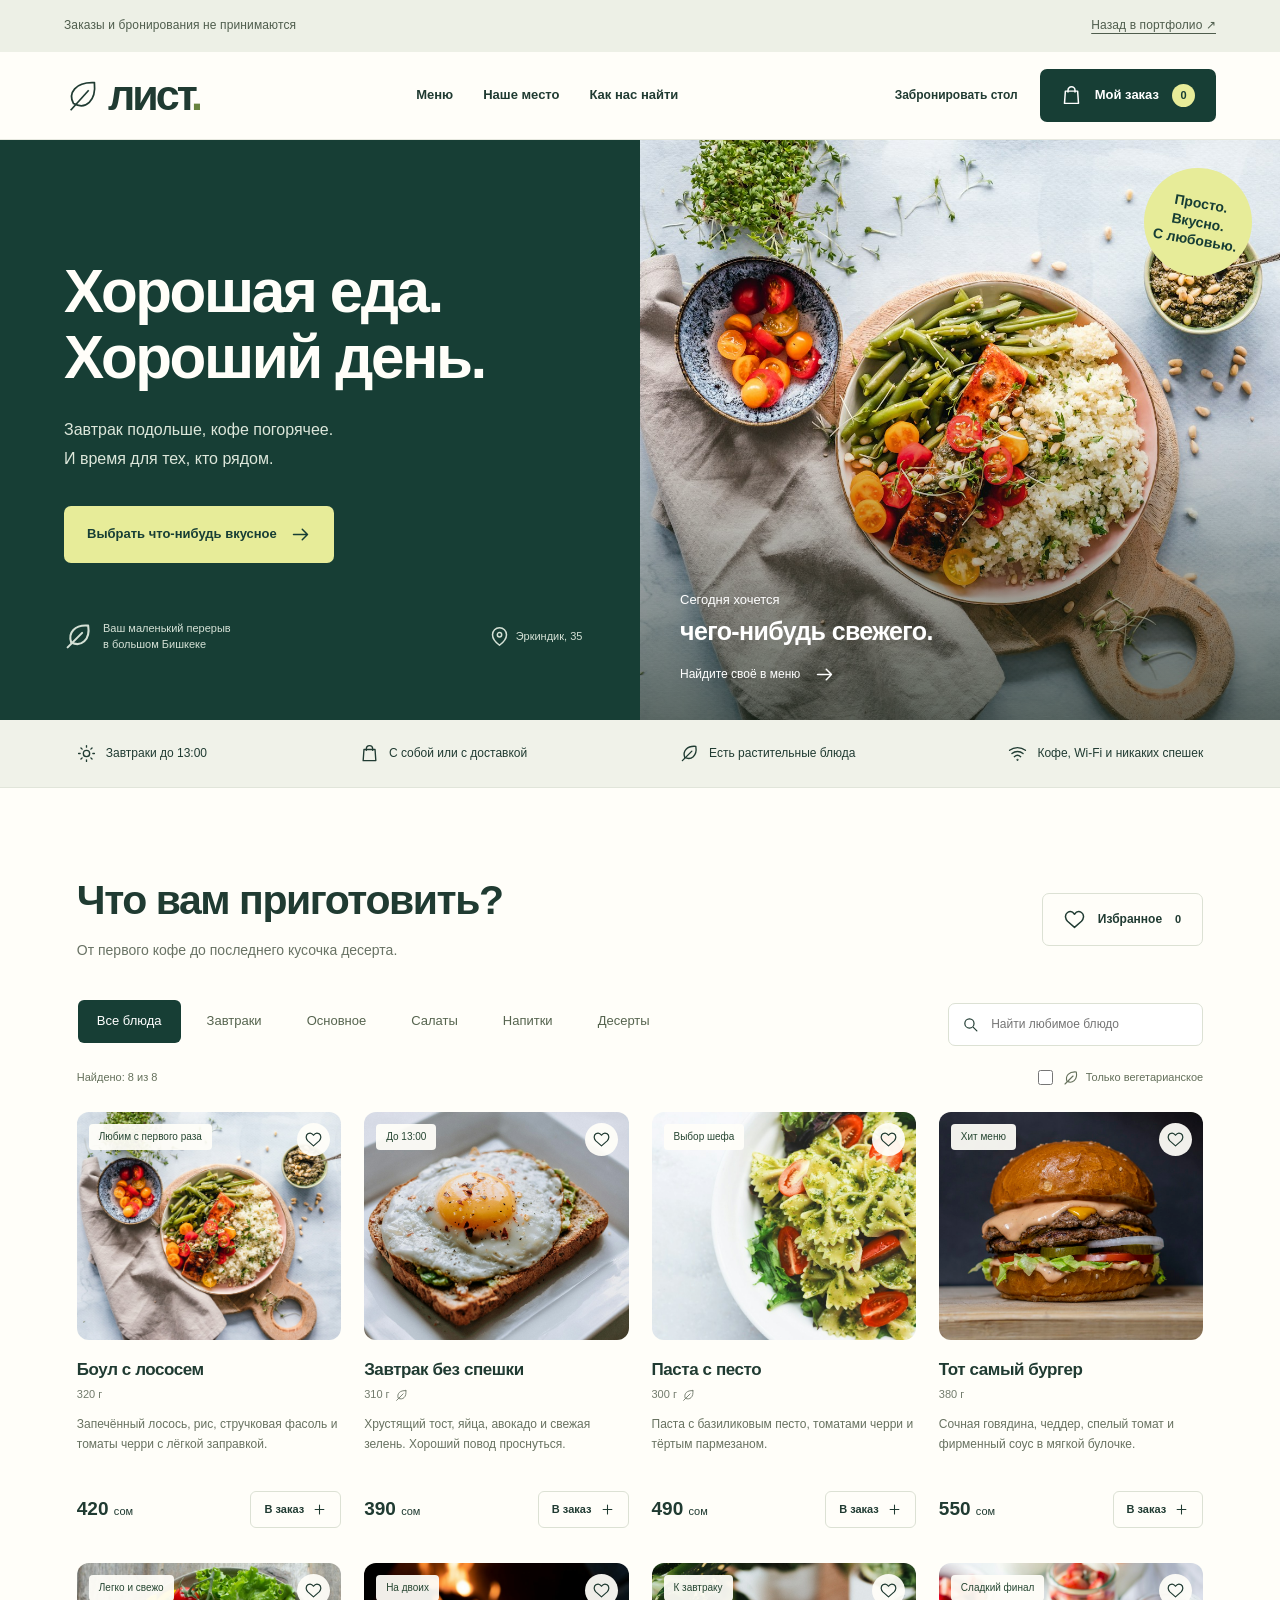
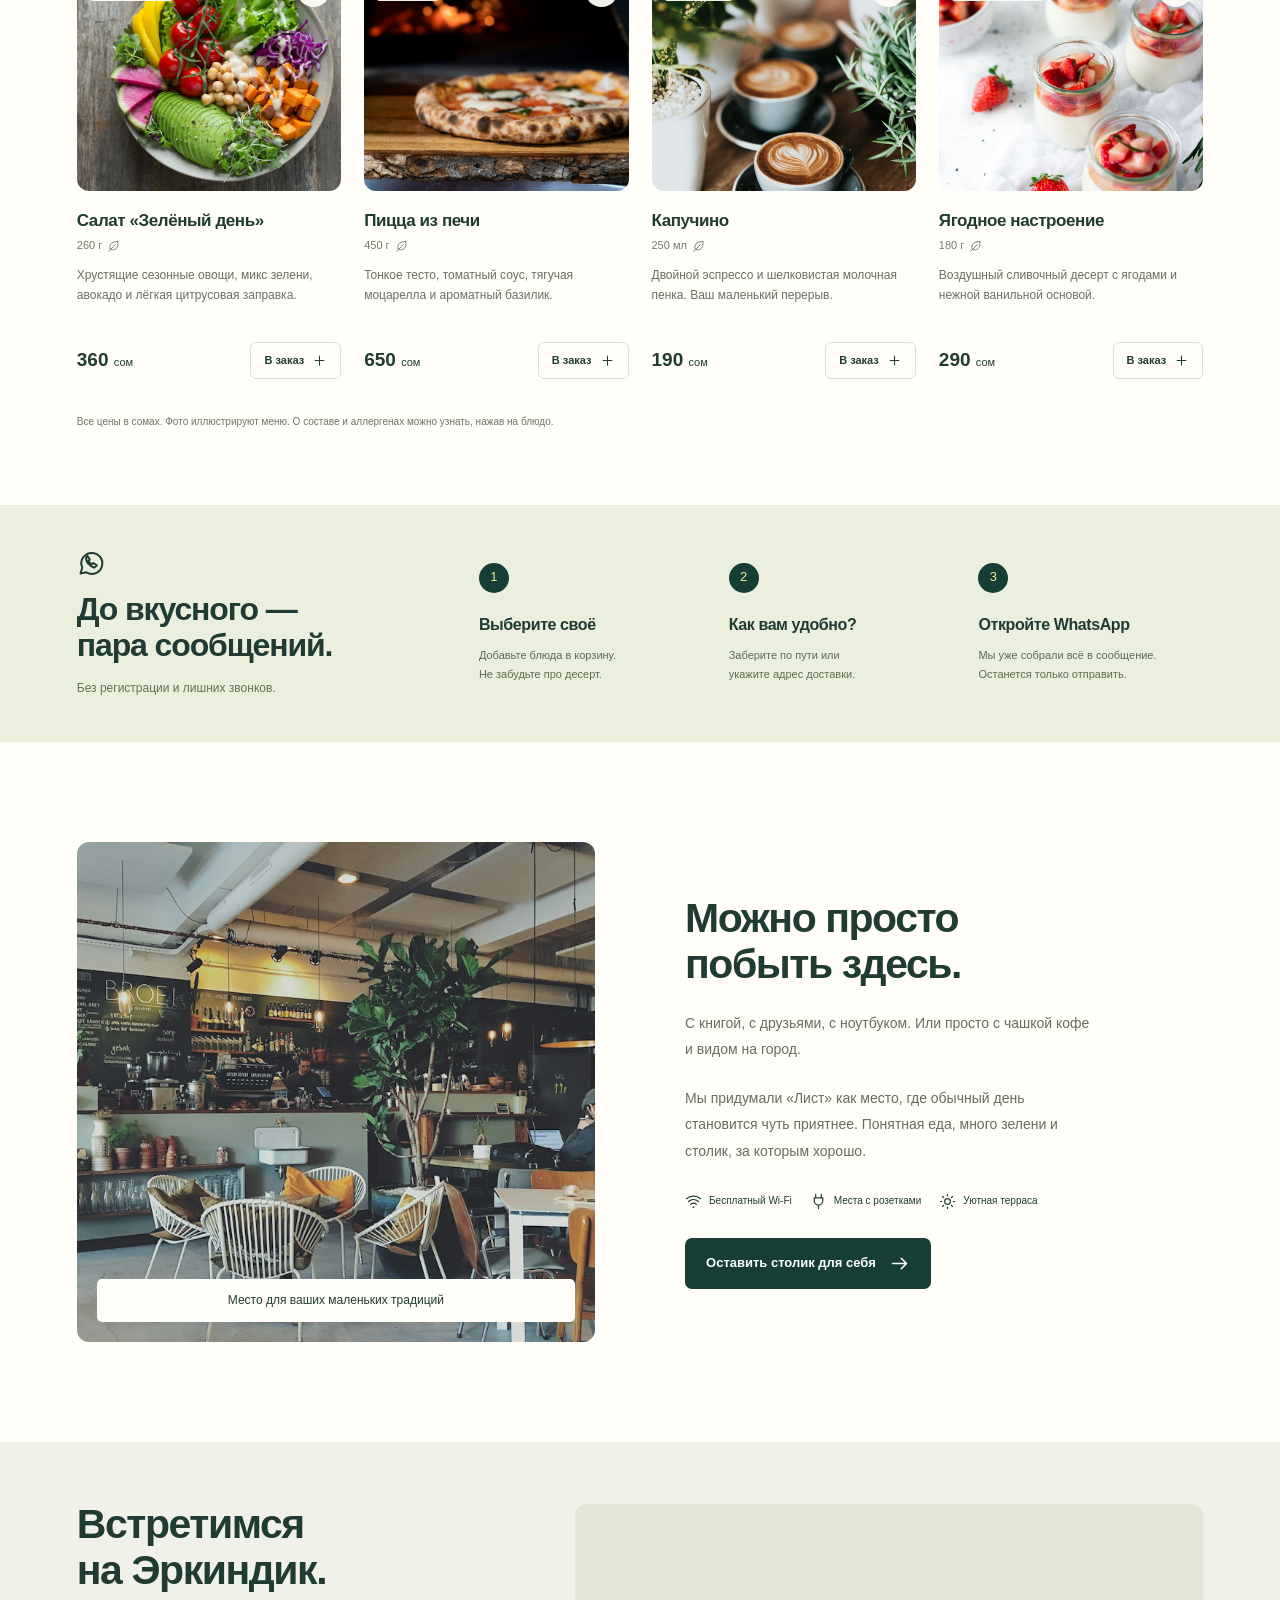
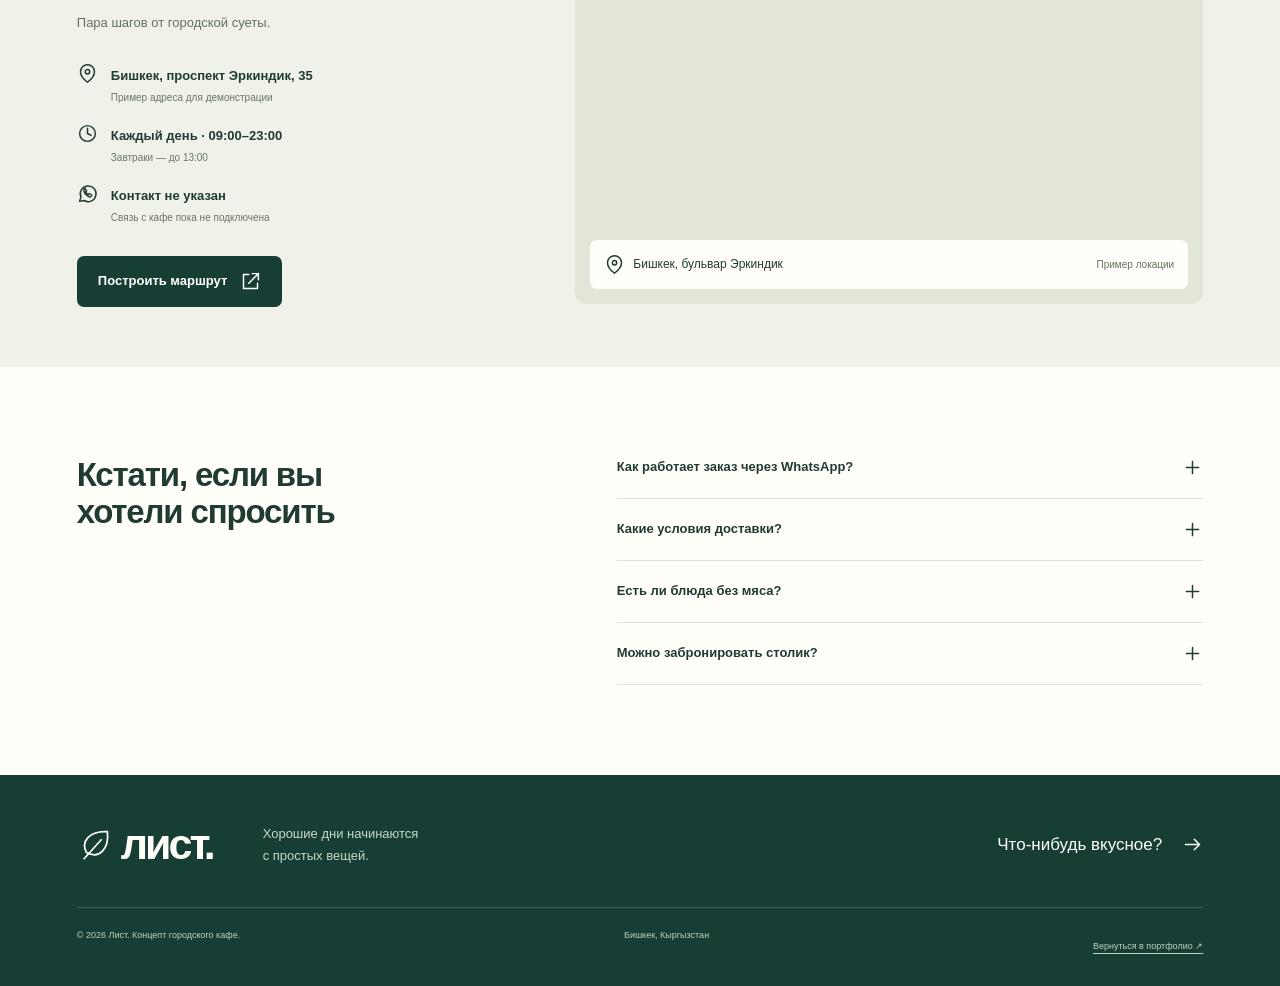
==== cafe/index.html @ a567394d "Добавить самостоятельный сайт кафе Лист" ====
<!doctype html>
<html lang="ru">
<head>
  <meta charset="utf-8"><meta name="viewport" content="width=device-width, initial-scale=1">
  <meta name="theme-color" content="#173e35">
  <meta name="description" content="Лист — концепт городского кафе в Бишкеке. Завтраки, любимые блюда, кофе и заказ через WhatsApp.">
  <title>Лист — городское кафе, Бишкек</title>
  <link rel="icon" href="assets/favicon.svg" type="image/svg+xml">
  <link rel="stylesheet" href="styles.css">
  <script src="config.js" defer></script><script src="app.js" defer></script>
</head>
<body>
  <a class="skip" href="#menu">Перейти к меню</a>
  <div class="demo-strip"><span>Заказы и бронирования не принимаются</span><a class="portfolio-return" href="../index.html#work">Назад в портфолио ↗</a></div>
  <header class="header">
    <a class="brand" href="#home" aria-label="Лист, на главную"><svg viewBox="0 0 40 40" aria-hidden="true"><path d="M32 6C12 5 4 17 10 28c13 7 24-3 22-22Z"/><path d="M7 35 26 14"/></svg><span>лист<span class="brand-dot">.</span></span></a>
    <nav class="desktop-nav" aria-label="Основная навигация"><a href="#menu">Меню</a><a href="#about">Наше место</a><a href="#visit">Как нас найти</a></nav>
    <div class="header-actions"><button class="text-button reserve-trigger">Забронировать стол</button><button class="cart-trigger dark-button"><span data-icon="bag"></span><span class="cart-label">Мой заказ</span><span class="cart-count">0</span></button><button class="mobile-nav-toggle icon-button" aria-label="Открыть меню" aria-expanded="false"><span data-icon="menu"></span></button></div>
  </header>
  <nav class="mobile-nav" aria-label="Навигация на телефоне" hidden><a href="#menu">Меню</a><a href="#about">Наше место</a><a href="#visit">Как нас найти</a><button class="reserve-trigger">Забронировать стол</button></nav>
  <main>
    <section class="hero" id="home">
      <div class="hero-copy"><h1>Хорошая еда.<br>Хороший день.</h1><p>Завтрак подольше, кофе погорячее.<br>И время для тех, кто рядом.</p><a class="yellow-button" href="#menu">Выбрать что-нибудь вкусное <span data-icon="arrow"></span></a><div class="hero-bottom"><span class="tiny-leaf" data-icon="leaf"></span><span>Ваш маленький перерыв<br>в большом Бишкеке</span><a href="#visit" aria-label="Перейти к расположению кафе"><span data-icon="pin"></span> Эркиндик, 35</a></div></div>
      <div class="hero-image"><img src="assets/hero.jpg" alt="Боул с запечённым лососем, рисом и свежими овощами" fetchpriority="high"><div class="image-note"><span>Сегодня хочется</span><strong>чего-нибудь свежего.</strong><a href="#menu">Найдите своё в меню <span data-icon="arrow"></span></a></div><div class="round-note">Просто.<br>Вкусно.<br>С любовью.</div></div>
    </section>
    <div class="service-bar"><span><span data-icon="sun"></span>Завтраки до 13:00</span><span><span data-icon="bag"></span>С собой или с доставкой</span><span><span data-icon="leaf"></span>Есть растительные блюда</span><span><span data-icon="wifi"></span>Кофе, Wi-Fi и никаких спешек</span></div>
    <section class="menu-section section-wrap" id="menu">
      <div class="section-heading"><div><h2>Что вам приготовить?</h2><p>От первого кофе до последнего кусочка десерта.</p></div><button class="favorite-toggle subtle-button" aria-pressed="false"><span data-icon="heart"></span>Избранное <span id="favorite-count">0</span></button></div>
      <div class="menu-tools"><div class="categories" role="group" aria-label="Категории меню"></div><label class="search"><span data-icon="search"></span><input id="search" type="search" placeholder="Найти любимое блюдо" aria-label="Поиск по названию и составу"></label></div>
      <div class="menu-meta"><span id="results-count" aria-live="polite"></span><label class="veg-filter"><input type="checkbox" id="veg-only"><span data-icon="leaf"></span>Только вегетарианское</label></div>
      <div class="dish-grid" id="dish-grid"></div><div class="empty-menu" hidden><span data-icon="search"></span><h3>Пока ничего не нашлось</h3><p>Попробуйте другое название или сбросьте фильтры.</p><button class="dark-button" id="reset-filters">Показать всё меню</button></div>
      <p class="menu-footnote">Все цены в сомах. Фото иллюстрируют меню. О составе и аллергенах можно узнать, нажав на блюдо.</p>
    </section>
    <section class="order-band section-wrap"><div class="order-intro"><span data-icon="whatsapp"></span><h2>До вкусного —<br>пара сообщений.</h2><p>Без регистрации и лишних звонков.</p></div><ol class="order-steps"><li><span>1</span><div><h3>Выберите своё</h3><p>Добавьте блюда в корзину.<br>Не забудьте про десерт.</p></div></li><li><span>2</span><div><h3>Как вам удобно?</h3><p>Заберите по пути или<br>укажите адрес доставки.</p></div></li><li><span>3</span><div><h3>Откройте WhatsApp</h3><p>Мы уже собрали всё в сообщение.<br>Останется только отправить.</p></div></li></ol></section>
    <section class="about section-wrap" id="about"><div class="about-photo"><img src="assets/interior.jpg" alt="Уютное кафе с тёплым светом, растениями и деревянными столами" loading="lazy"><span class="photo-caption">Место для ваших маленьких традиций</span></div><div class="about-copy"><h2>Можно просто<br>побыть здесь.</h2><p>С книгой, с друзьями, с ноутбуком. Или просто с чашкой кофе и видом на город.</p><p>Мы придумали «Лист» как место, где обычный день становится чуть приятнее. Понятная еда, много зелени и столик, за которым хорошо.</p><div class="amenities"><span><span data-icon="wifi"></span>Бесплатный Wi-Fi</span><span><span data-icon="plug"></span>Места с розетками</span><span><span data-icon="sun"></span>Уютная терраса</span></div><button class="dark-button reserve-trigger">Оставить столик для себя <span data-icon="arrow"></span></button></div></section>
    <section class="visit section-wrap" id="visit"><div class="visit-copy"><h2>Встретимся<br>на Эркиндик.</h2><p>Пара шагов от городской суеты.</p><address><span data-icon="pin"></span><div><strong id="cafe-address"></strong><small>Пример адреса для демонстрации</small></div></address><div class="contact-row"><span data-icon="clock"></span><div><strong id="cafe-hours"></strong><small>Завтраки — до 13:00</small></div></div><div class="contact-row"><span data-icon="whatsapp"></span><div><strong id="cafe-phone"></strong><small>Связь с кафе пока не подключена</small></div></div><a id="route-link" class="dark-button" target="_blank" rel="noopener noreferrer">Построить маршрут <span data-icon="external"></span></a></div><div class="map-container"><iframe id="cafe-map" title="Карта: бульвар Эркиндик, Бишкек — пример расположения" loading="lazy" referrerpolicy="no-referrer-when-downgrade"></iframe><div class="map-caption"><span data-icon="pin"></span>Бишкек, бульвар Эркиндик <span>Пример локации</span></div></div></section>
    <section class="faq section-wrap"><h2>Кстати, если вы хотели спросить</h2><div class="faq-list"><details><summary>Как работает заказ через WhatsApp?<span data-icon="plus"></span></summary><p>Выберите блюда, откройте корзину и укажите способ получения. Сайт составит сообщение с блюдами, количеством, стоимостью и вашим комментарием. В этой демонстрации можно посмотреть и скопировать заказ или открыть WhatsApp без заранее выбранного получателя.</p></details><details><summary>Какие условия доставки?<span data-icon="plus"></span></summary><p>В примере доставка стоит 150 сом, а при заказе от 1 800 сом — бесплатно. Самовывоз бесплатный. Это демонстрационные условия: реальные сроки и зону доставки подтверждает кафе.</p></details><details><summary>Есть ли блюда без мяса?<span data-icon="plus"></span></summary><p>Да! Включите фильтр «Только вегетарианское» над меню. Нажмите на блюдо, чтобы посмотреть состав и аллергены. Вегетарианские блюда могут содержать яйца и молочные продукты.</p></details><details><summary>Можно забронировать столик?<span data-icon="plus"></span></summary><p>Нажмите «Забронировать стол», выберите дату, время и количество гостей. Сайт подготовит заявку. В демонстрационной версии фактическая бронь не создаётся.</p></details></div></section>
  </main>
  <footer class="footer"><div class="footer-top"><a class="brand" href="#home"><svg viewBox="0 0 40 40" aria-hidden="true"><path d="M32 6C12 5 4 17 10 28c13 7 24-3 22-22Z"/><path d="M7 35 26 14"/></svg><span>лист.</span></a><p>Хорошие дни начинаются<br>с простых вещей.</p><a href="#menu">Что-нибудь вкусное? <span data-icon="arrow"></span></a></div><div class="footer-bottom"><span>© <span id="year"></span> Лист. Концепт городского кафе.</span><span>Бишкек, Кыргызстан</span><a class="portfolio-return" href="../index.html#work">Вернуться в портфолио ↗</a></div></footer>
  <button class="floating-cart cart-trigger" hidden><span data-icon="bag"></span><span>Ваш заказ · <b id="floating-count">0</b></span><strong id="floating-total"></strong><span data-icon="arrow"></span></button>
  <dialog id="cart-dialog" class="cart-dialog"><div class="dialog-heading"><div><h2>Ваш маленький<br>вкусный план</h2><p id="cart-subtitle"></p></div><button class="icon-button close-dialog" aria-label="Закрыть корзину"><span data-icon="close"></span></button></div><div id="cart-content"></div></dialog>
  <dialog id="dish-dialog" class="dish-dialog"><button class="icon-button close-dialog image-close" aria-label="Закрыть описание блюда"><span data-icon="close"></span></button><div id="dish-detail"></div></dialog>
  <dialog id="reserve-dialog" class="form-dialog"><div class="dialog-heading"><h2>Столик для вас</h2><button class="icon-button close-dialog" aria-label="Закрыть бронирование"><span data-icon="close"></span></button></div><p>Выберите время, а мы подготовим заявку.</p><form id="reserve-form"><label>Как вас зовут<input name="name" required maxlength="70" autocomplete="given-name" placeholder="Ваше имя"></label><div class="field-row"><label>Дата<input name="date" type="date" required></label><label>Время<select name="time" required></select></label></div><label>Количество гостей<select name="guests"><option>1 гость</option><option selected>2 гостя</option><option>3 гостя</option><option>4 гостя</option><option>5 гостей</option><option>6 гостей</option><option>Больше 6 гостей</option></select></label><label>Пожелания<textarea name="comment" rows="2" maxlength="500" placeholder="Например, столик у окна"></textarea></label><button class="dark-button full-width" type="submit">Подготовить заявку <span data-icon="arrow"></span></button><small>Демонстрация: фактическая бронь не создаётся.</small></form></dialog>
  <dialog id="message-dialog" class="form-dialog"><div class="dialog-heading"><h2>Всё собрано!</h2><button class="icon-button close-dialog" aria-label="Закрыть сообщение"><span data-icon="close"></span></button></div><p>Так будет выглядеть ваше сообщение в WhatsApp.</p><pre id="message-preview"></pre><div class="preview-actions"><button class="subtle-button" id="copy-message"><span data-icon="copy"></span>Скопировать</button><a class="dark-button" id="whatsapp-link" target="_blank" rel="noopener noreferrer"><span data-icon="whatsapp"></span>Открыть WhatsApp</a></div><p class="demo-explanation">Это демонстрация. Получателя вы выбираете сами. Никакой заказ или бронь автоматически не отправляется.</p></dialog>
  <div class="toast" role="status" aria-live="polite" hidden></div>
  <noscript><div class="noscript">Чтобы пользоваться меню и корзиной, включите JavaScript в браузере.</div></noscript>
</body>
</html>
---- cafe/styles.css ----
@font-face{font-family:Manrope;src:url('assets/manrope-regular.ttf') format('truetype');font-weight:200 500;font-display:swap}@font-face{font-family:Manrope;src:url('assets/manrope-bold.ttf') format('truetype');font-weight:550 800;font-display:swap}*{box-sizing:border-box}html{scroll-behavior:smooth;scroll-padding-top:105px}body{margin:0;background:#fffef9;color:#203b32;font-family:Manrope,'Segoe UI',sans-serif;font-size:15px;line-height:1.6}body:has(dialog[open]){overflow:hidden}button,input,select,textarea{font:inherit}button,a,input,summary{-webkit-tap-highlight-color:transparent}button,a{touch-action:manipulation}a{color:inherit;text-decoration:none}button{cursor:pointer}button:disabled{opacity:.5;cursor:not-allowed}button{color:inherit}button,a,input,textarea,select,summary{outline-offset:5px}a:focus-visible,button:focus-visible,summary:focus-visible{outline:3px solid #799b35}input:focus-visible,textarea:focus-visible,select:focus-visible{outline:2px solid #47775a}::selection{background:#e7ec99;color:#173e35}input,textarea{caret-color:#173e35}::-webkit-scrollbar{width:8px;height:5px}::-webkit-scrollbar-thumb{background:#b5bdb3;border-radius:8px}::-webkit-scrollbar-track{background:#edf0e8}h1,h2,h3,p{margin:0}h1,h2,h3{line-height:1.12;letter-spacing:-.035em;text-wrap:balance}h2{font-size:clamp(32px,3.2vw,48px);font-weight:650}h3{font-size:19px;letter-spacing:-.025em}svg.icon{width:21px;height:21px;stroke:currentColor;stroke-width:1.7;fill:none;stroke-linecap:round;stroke-linejoin:round;vertical-align:middle;flex:none}[data-icon]{display:inline-flex;align-items:center;flex-shrink:0}[hidden]{display:none!important}.skip{position:fixed;top:-70px;left:10px;z-index:100;background:white;padding:15px}.skip:focus{top:10px}.demo-strip{background:#edf0e6;color:#4f5d4d;text-align:center;font-size:11px;padding:7px 15px;letter-spacing:.01em}.header{height:88px;display:flex;align-items:center;justify-content:space-between;gap:25px;padding:0 5%;background:#fffef9;position:sticky;top:0;z-index:20;border-bottom:1px solid #e6e8df}.brand{display:flex;gap:6px;align-items:center}.brand>svg{height:38px;width:38px;stroke:currentColor;stroke-width:1.8;fill:none}.brand>span{font-size:43px;letter-spacing:-.07em;line-height:1;font-weight:750}.brand-dot{color:#68833e}.desktop-nav,.header-actions{display:flex;align-items:center;gap:30px}.desktop-nav a{font-size:13px;font-weight:600}.desktop-nav a:hover{color:#67803b}.header-actions{gap:22px}.dark-button,.yellow-button,.subtle-button{border:0;display:inline-flex;gap:13px;align-items:center;justify-content:center;font-weight:650;font-size:13px;line-height:1.4;padding:15px 21px;border-radius:7px;transition:background .2s}.dark-button{background:#173e35;color:white}.dark-button:hover{background:#2b5648}.yellow-button{background:#e7ec99;color:#173e35;padding:18px 23px}.yellow-button:hover{background:#f1f5b5}.subtle-button{background:#edf0e6}.subtle-button:hover{background:#e1e7d7}.cart-count{background:#e7ec99;color:#173e35;border-radius:50%;width:23px;height:23px;display:grid;place-items:center;font-size:11px}.text-button{background:none;border:0;padding:9px 0;font-weight:600;font-size:12px}.text-button:hover{text-decoration:underline;text-underline-offset:5px}.icon-button{display:inline-flex;align-items:center;justify-content:center;width:40px;height:40px;border:0;border-radius:50%;background:#f1f3eb;flex:none}.icon-button:hover{background:#dfe7d6}.mobile-nav-toggle{display:none}.hero{display:grid;grid-template-columns:1fr 1fr;min-height:580px}.hero-copy{background:#173e35;color:#fffef9;padding:80px 9% 28px 10%;display:flex;align-items:flex-start;flex-direction:column;justify-content:center}.hero h1{font-size:clamp(44px,4.7vw,74px);font-weight:550;line-height:1.09;letter-spacing:-.04em}.hero-copy>p{color:#dde7db;margin:26px 0 32px;font-size:16px;line-height:1.8}.hero-bottom{display:flex;align-items:center;gap:10px;width:100%;margin-top:57px;font-size:11px;line-height:1.5;color:#d5e1d6}.hero-bottom .tiny-leaf svg{width:29px;height:29px}.hero-bottom>a{display:flex;gap:6px;align-items:center;margin-left:auto}.hero-image{position:relative;min-width:0;overflow:hidden}.hero-image>img{width:100%;height:100%;object-fit:cover;position:absolute;inset:0}.hero-image:after{content:'';position:absolute;inset:45% 0 0;background:linear-gradient(transparent,rgba(12,28,17,.62));pointer-events:none}.image-note{position:absolute;bottom:35px;left:40px;color:white;z-index:1}.image-note>span{font-size:13px}.image-note strong{display:block;font-size:25px;letter-spacing:-.025em;font-weight:600}.image-note a{display:flex;align-items:center;gap:14px;font-size:12px;margin-top:13px}.round-note{position:absolute;top:28px;right:28px;background:#e7ec99;color:#173e35;width:108px;height:108px;border-radius:50%;display:flex;align-items:center;justify-content:center;flex-direction:column;text-align:center;font-size:14px;font-weight:650;line-height:1.35;transform:rotate(10deg)}.service-bar{display:flex;align-items:center;justify-content:space-between;gap:20px;padding:24px 6%;background:#f0f2e9;border-bottom:1px solid #e1e5da}.service-bar>span{display:flex;align-items:center;gap:10px;font-size:12px}.service-bar svg{width:19px;height:19px}.section-wrap{padding-left:6%;padding-right:6%;max-width:1640px;margin-left:auto;margin-right:auto}.menu-section{padding-top:90px;padding-bottom:75px}.section-heading{display:flex;justify-content:space-between;align-items:center;gap:20px}.section-heading p{margin-top:15px;color:#697365;font-size:14px}.favorite-toggle{background:transparent;border:1px solid #dce1d4;white-space:nowrap;font-size:12px}.favorite-toggle[aria-pressed=true]{background:#e7ec99;border-color:#e7ec99}.favorite-toggle #favorite-count{font-size:11px}.menu-tools{display:flex;gap:22px;align-items:center;justify-content:space-between;margin-top:36px}.categories{display:flex;gap:7px;overflow-x:auto;padding:3px 1px 8px}.category{white-space:nowrap;padding:10px 18px;border:1px solid transparent;background:transparent;font-size:13px;border-radius:6px;color:#56644f}.category:hover{background:#edf0e6}.category.active{background:#173e35;color:white}.search{display:flex;align-items:center;gap:10px;background:white;border:1px solid #dce1d4;border-radius:7px;padding:9px 13px;min-width:255px}.search input{border:0;background:transparent;width:100%;min-width:0;font-size:12px;padding:3px;color:#203b32}.search input:focus{outline:0}.search:focus-within{outline:2px solid #47775a;outline-offset:3px}.search svg{width:17px}.menu-meta{display:flex;justify-content:space-between;align-items:center;margin:16px 0 24px;font-size:11px;color:#64705b}.veg-filter{display:flex;align-items:center;gap:7px;cursor:pointer}.veg-filter svg{width:16px;height:16px}.veg-filter input{accent-color:#173e35;width:15px;height:15px}.dish-grid{display:grid;grid-template-columns:repeat(4,minmax(0,1fr));gap:35px 23px}.dish-card{min-width:0}.dish-image{position:relative;aspect-ratio:1.16;background:#edf0e6;border-radius:12px;overflow:hidden}.dish-photo{display:block;border:0;background:transparent;padding:0;width:100%;height:100%}.dish-photo img{width:100%;height:100%;object-fit:cover;transition:transform .35s}.dish-photo:hover img{transform:scale(1.045)}.dish-badge{position:absolute;left:12px;top:12px;background:#fffef9eF;color:#264632;font-size:10px;padding:5px 10px;border-radius:4px;pointer-events:none}.favorite-button{position:absolute;right:11px;top:11px;background:#fffef9ef;width:33px;height:33px}.favorite-button svg{width:17px;height:17px}.favorite-button[aria-pressed=true] svg{fill:#173e35}.dish-info{padding:18px 0 0}.dish-title{background:none;padding:0;border:0;text-align:left;font-size:17px;line-height:1.4;font-weight:650;letter-spacing:-.025em}.dish-title:hover{text-decoration:underline;text-underline-offset:4px}.dish-weight{font-size:11px;color:#727b6c;margin-top:4px;display:flex;align-items:center;gap:5px}.dish-weight svg{width:13px;height:13px}.dish-description{font-size:12px;line-height:1.7;color:#687261;margin-top:10px;min-height:61px}.dish-bottom{display:flex;justify-content:space-between;align-items:center;gap:8px;margin-top:16px}.dish-price{font-size:19px;font-weight:700;font-variant-numeric:tabular-nums}.dish-price small{font-size:11px;font-weight:500}.add-button{display:flex;align-items:center;gap:8px;padding:9px 13px;border:1px solid #dce1d4;border-radius:6px;font-size:11px;font-weight:650;background:transparent}.add-button:hover{background:#e7ec99;border-color:#e7ec99}.add-button svg{width:15px;height:15px}.qty-control{display:flex;align-items:center;gap:6px}.qty-control button{width:30px;height:32px;border:0;border-radius:5px;background:#edf0e6;display:grid;place-items:center}.qty-control button:hover{background:#e7ec99}.qty-control svg{width:15px;height:15px}.qty-control span{min-width:22px;text-align:center;font-size:13px;font-variant-numeric:tabular-nums}.menu-footnote{font-size:10px;color:#6d7766;margin-top:35px}.empty-menu{text-align:center;padding:60px 15px}.empty-menu>span svg{width:42px;height:42px;margin-bottom:20px}.empty-menu p{font-size:14px;margin:16px 0 23px}.order-band{background:#eaf0dd;display:grid;grid-template-columns:1fr 2fr;gap:40px;padding-top:44px;padding-bottom:44px}.order-intro>span svg{width:28px;height:28px;margin-bottom:15px}.order-intro h2{font-size:32px}.order-intro>p{margin-top:15px;font-size:12px;color:#627252}.order-steps{display:flex;list-style:none;padding:0;margin:0;align-items:center;gap:25px;justify-content:space-between}.order-steps li{flex:1;align-self:center}.order-steps li>span{font-size:13px;background:#173e35;color:#e7ec99;border-radius:50%;width:30px;height:30px;display:grid;place-items:center;margin-bottom:20px}.order-steps h3{font-size:16px;line-height:1.5}.order-steps p{font-size:11px;color:#5e6b51;margin-top:9px;line-height:1.8}.about{padding-top:100px;padding-bottom:100px;display:grid;grid-template-columns:1fr 1fr;gap:8%;align-items:center}.about-photo{height:500px;position:relative;border-radius:12px;overflow:hidden}.about-photo img{width:100%;height:100%;object-fit:cover}.photo-caption{position:absolute;bottom:20px;left:20px;right:20px;background:#fffef9;padding:12px 15px;border-radius:5px;text-align:center;font-size:12px}.about-copy>p{font-size:14px;color:#64705b;max-width:410px;line-height:1.9;margin-top:22px}.amenities{display:flex;gap:18px;flex-wrap:wrap;margin:28px 0}.amenities>span{display:flex;align-items:center;gap:7px;font-size:10px}.amenities svg{width:17px;height:17px}.visit{background:#f0f2e9;padding-top:60px;padding-bottom:60px;display:grid;grid-template-columns:1fr 1.4fr;gap:50px;align-items:center}.visit-copy>p{font-size:13px;color:#62705a;margin:19px 0 29px}.visit address,.contact-row{font-style:normal;display:flex;align-items:flex-start;gap:13px;margin:17px 0}.visit address strong,.contact-row strong{font-size:13px;font-weight:600}.visit small{display:block;font-size:10px;color:#6a7661;margin-top:3px}.visit-copy>.dark-button{margin-top:13px}.map-container{position:relative;height:400px;background:#e1e6d6;border-radius:12px;overflow:hidden}.map-container iframe{width:100%;height:100%;border:0}.map-caption{position:absolute;bottom:15px;left:15px;right:15px;background:#fffef9;border-radius:7px;padding:14px;display:flex;align-items:center;gap:8px;font-size:12px;pointer-events:none}.map-caption>span:last-child{margin-left:auto;font-size:10px;color:#65715d}.faq{padding-top:90px;padding-bottom:90px;display:grid;grid-template-columns:.9fr 1.1fr;gap:60px}.faq h2{font-size:33px;max-width:350px}.faq-list details{border-bottom:1px solid #dde3d4;padding:20px 0}.faq-list details:first-child{padding-top:0}.faq-list summary{list-style:none;display:flex;justify-content:space-between;gap:20px;cursor:pointer;font-size:13px;font-weight:600}.faq-list summary::-webkit-details-marker{display:none}.faq-list details[open] summary svg{transform:rotate(45deg)}.faq-list details p{font-size:12px;line-height:1.9;color:#63705b;padding-top:16px}.footer{background:#173e35;color:#fffef9;padding:48px 6% 22px}.footer-top{display:flex;align-items:center;gap:50px}.footer-top p{color:#c8d8c7;font-size:13px;line-height:1.7}.footer-top>a:last-child{margin-left:auto;display:flex;align-items:center;gap:20px;font-size:17px}.footer-bottom{margin-top:40px;padding-top:20px;border-top:1px solid #3e5c4f;display:flex;justify-content:space-between;gap:15px;font-size:9px;color:#c0d1bd}.floating-cart{position:fixed;bottom:22px;left:50%;transform:translateX(-50%);z-index:22;display:flex;align-items:center;gap:18px;background:#173e35;color:white;border:1px solid #6a856c;border-radius:10px;padding:16px 22px;box-shadow:0 8px 28px #10291b30;font-size:13px;min-width:330px}.floating-cart strong{margin-left:auto;font-variant-numeric:tabular-nums}.toast{position:fixed;bottom:93px;left:50%;transform:translateX(-50%);z-index:70;padding:12px 20px;border-radius:7px;background:#e7ec99;color:#173e35;font-size:12px;box-shadow:0 5px 20px #10291b20;max-width:90vw;width:max-content}dialog{border:0;background:#fffef9;color:#203b32;padding:28px;border-radius:14px;max-height:90dvh;box-shadow:0 15px 60px #10291b35;overscroll-behavior:contain}dialog::backdrop{background:#10291b80}.dialog-heading{display:flex;justify-content:space-between;align-items:flex-start;gap:25px;margin-bottom:22px}.dialog-heading h2{font-size:30px}.dialog-heading p{font-size:12px;color:#68745f;margin-top:10px}.cart-dialog{width:min(560px,95vw)}.cart-empty{text-align:center;padding:45px 15px}.cart-empty>span svg{width:50px;height:50px;margin-bottom:25px}.cart-empty p{font-size:13px;color:#68745f;margin:15px 0 25px}.cart-item{display:flex;align-items:center;gap:14px;border-bottom:1px solid #e2e7d9;padding:16px 0}.cart-item>img{width:65px;height:65px;object-fit:cover;border-radius:7px}.cart-item-info{flex:1;min-width:0}.cart-item-info strong{display:block;font-size:13px}.cart-item-info small{font-size:11px;color:#63705b}.cart-item .qty-control{margin-top:9px}.cart-item-price{font-size:13px;font-weight:650}.remove-item{background:none;border:0;padding:7px;color:#64705b}.remove-item svg{width:17px;height:17px}.delivery-hint{font-size:11px;background:#edf1e5;border-radius:6px;padding:12px 14px;margin:18px 0}.field-row{display:grid;grid-template-columns:1fr 1fr;gap:14px}form label{display:flex;flex-direction:column;gap:6px;font-size:12px;margin:14px 0;font-weight:600}input:not([type=checkbox]),select,textarea{border:1px solid #d5ddcc;border-radius:6px;padding:11px 12px;width:100%;background:white;color:#203b32;min-height:43px}textarea{resize:vertical;max-height:180px;font-weight:400}.search input:not([type=checkbox]){min-height:0;border:0;padding:2px}.delivery-options{display:flex;border:0;padding:0;margin:24px 0 18px;gap:10px}.delivery-options legend{font-size:12px;font-weight:650;margin-bottom:10px}.delivery-options label{flex:1;position:relative;display:flex;flex-direction:row;gap:7px;padding:11px;border:1px solid #d5ddcc;margin:0;border-radius:6px;cursor:pointer;font-size:12px}.delivery-options label:has(input:checked){background:#edf1e2;border-color:#667c4e}.delivery-options input{accent-color:#173e35}.cart-totals{padding:18px 0}.cart-totals>div{display:flex;justify-content:space-between;font-size:12px;margin-bottom:10px}.cart-totals .total{font-size:19px;font-weight:700;margin-top:16px}.full-width{width:100%}form>small{display:block;font-size:10px;font-weight:400;color:#67745e;margin:12px 0 0}.form-dialog{width:min(490px,95vw)}.form-dialog>p{font-size:13px;color:#63705b}.form-dialog h2{font-size:28px}.form-dialog .demo-explanation{font-size:10px;margin-top:20px;line-height:1.7}#message-preview{white-space:pre-wrap;overflow-wrap:anywhere;background:#edf3e4;padding:19px;border-radius:8px;font-family:inherit;font-size:12px;line-height:1.8;margin:22px 0;max-height:42dvh;overflow-y:auto}.preview-actions{display:flex;justify-content:space-between;gap:10px}.preview-actions>*{font-size:11px;padding:13px}.dish-dialog{padding:0;width:min(520px,95vw)}.image-close{position:absolute;right:15px;top:15px;z-index:2}.detail-image{width:100%;height:270px;object-fit:cover;display:block}.detail-copy{padding:25px}.detail-copy h2{font-size:28px}.detail-copy>p{font-size:13px;color:#63705b;line-height:1.8;margin-top:15px}.detail-copy .allergens{font-size:11px}.detail-copy .dish-bottom{margin-top:25px}.noscript{position:fixed;bottom:0;left:0;right:0;background:#e7ec99;padding:20px;text-align:center;z-index:99}
@media(min-width:1600px){.hero-copy{padding-left:max(10%,calc((100vw - 1440px)/2))}.hero{min-height:650px}}
@media(max-width:1100px){.desktop-nav{gap:18px}.header-actions{gap:15px}.text-button{display:none}.hero{min-height:525px}.hero-copy{padding-top:55px;padding-left:9%;padding-right:7%}.hero h1{font-size:clamp(40px,5vw,60px)}.hero-bottom{flex-wrap:wrap;margin-top:40px;gap:8px}.hero-bottom>a{margin-left:0;flex-basis:100%;padding-top:5px}.service-bar{gap:15px;padding-left:4%;padding-right:4%}.service-bar>span{font-size:10px}.dish-grid{gap:32px 18px;grid-template-columns:repeat(3,minmax(0,1fr))}.menu-tools{flex-wrap:wrap;gap:12px}.search{min-width:260px;flex-grow:1;max-width:350px}.about{gap:6%}.about-photo{height:470px}.order-band{grid-template-columns:1fr 2.2fr;gap:25px}.order-steps{gap:15px}.order-steps h3{font-size:14px}.visit{gap:30px}.map-caption{font-size:10px}.map-caption>span:last-child{display:none}}
@media(max-width:760px){html{scroll-padding-top:85px}.demo-strip{font-size:9px;padding:7px 13px}.header{height:74px;padding:0 5%;gap:12px}.brand>span{font-size:36px}.brand>svg{width:32px;height:32px}.desktop-nav{display:none}.header-actions{gap:10px}.header-actions .dark-button{padding:10px 13px;gap:9px;font-size:11px}.cart-label{display:none}.cart-count{width:20px;height:20px}.mobile-nav-toggle{display:flex}.mobile-nav{position:fixed;top:74px;left:0;right:0;z-index:25;padding:20px 6%;background:#fffef9;box-shadow:0 15px 25px #173e3520;display:flex;flex-direction:column;gap:17px}.mobile-nav button{border:0;text-align:left;background:none;padding:0;font:inherit}.hero{grid-template-columns:1fr}.hero-copy{padding:42px 6% 27px;min-height:380px}.hero h1{font-size:clamp(43px,8.7vw,65px)}.hero-copy>p{font-size:14px;margin:21px 0 25px;line-height:1.75}.yellow-button{font-size:12px;padding:16px 19px}.hero-bottom{margin-top:30px;flex-wrap:nowrap;gap:10px}.hero-bottom>a{margin-left:auto;flex-basis:auto;padding:0;font-size:10px}.hero-image{height:360px}.image-note{left:25px;bottom:25px}.image-note strong{font-size:23px}.round-note{width:90px;height:90px;font-size:12px;top:20px;right:20px}.service-bar{display:grid;grid-template-columns:1fr 1fr;gap:18px 12px;padding:22px 6%}.service-bar>span{font-size:10px;gap:8px}.service-bar svg{width:17px;height:17px}.menu-section{padding-top:55px;padding-bottom:50px}.section-heading{align-items:flex-start;gap:10px}.section-heading h2{font-size:32px}.section-heading p{font-size:12px;max-width:220px;margin-top:12px}.favorite-toggle{padding:10px;gap:7px;font-size:0}.favorite-toggle svg{width:18px;height:18px}.favorite-toggle #favorite-count{font-size:11px}.menu-tools{margin-top:24px;gap:12px}.categories{width:100%;gap:4px;margin-right:-6vw}.category{font-size:12px;padding:9px 14px}.search{width:100%;max-width:none;min-width:0}.menu-meta{font-size:10px;margin:17px 0 20px}.veg-filter{gap:4px;font-size:9px}.dish-grid{grid-template-columns:repeat(2,minmax(0,1fr));gap:30px 15px}.dish-image{aspect-ratio:1}.dish-badge{font-size:8px;left:8px;top:8px;padding:4px 6px;max-width:calc(100% - 47px);line-height:1.5}.favorite-button{width:28px;height:28px;right:7px;top:7px}.favorite-button svg{width:15px;height:15px}.dish-info{padding-top:12px}.dish-title{font-size:14px}.dish-weight{font-size:10px}.dish-description{font-size:10px;min-height:68px;line-height:1.7}.dish-bottom{gap:5px;margin-top:12px}.dish-price{font-size:16px;white-space:nowrap}.dish-price small{font-size:9px}.add-button{font-size:0;gap:0;padding:9px}.add-button svg{width:17px;height:17px}.qty-control{gap:2px}.qty-control button{width:25px;height:29px}.qty-control span{font-size:11px;min-width:18px}.menu-footnote{font-size:9px}.order-band{grid-template-columns:1fr;padding-top:35px;padding-bottom:35px;gap:28px}.order-intro{position:relative}.order-intro h2{font-size:33px}.order-intro>span{position:absolute;right:0;top:5px}.order-intro>span svg{width:42px;height:42px}.order-intro>p{font-size:11px}.order-steps{gap:13px}.order-steps li>span{margin-bottom:13px;width:26px;height:26px;font-size:11px}.order-steps h3{font-size:12px;line-height:1.4}.order-steps p{font-size:10px;margin-top:8px}.order-steps br{display:none}.about{padding-top:55px;padding-bottom:55px;grid-template-columns:1fr;gap:33px}.about-photo{height:360px}.about-copy h2{font-size:37px}.about-copy>p{font-size:13px;max-width:100%;margin-top:17px}.amenities{gap:15px 20px;margin:23px 0}.visit{grid-template-columns:1fr;padding-top:40px;padding-bottom:40px;gap:30px}.visit-copy h2{font-size:37px}.map-container{height:330px}.map-caption{font-size:11px}.map-caption>span:last-child{display:block;font-size:9px}.faq{grid-template-columns:1fr;padding-top:50px;padding-bottom:50px;gap:30px}.faq h2{font-size:31px}.faq-list summary{font-size:12px}.footer{padding-top:35px;padding-bottom:95px}.footer-top{flex-wrap:wrap;gap:23px}.footer-top p{margin-left:auto;font-size:11px}.footer-top>a:last-child{flex-basis:100%;margin:0;font-size:17px;justify-content:space-between}.footer-bottom{margin-top:26px;flex-wrap:wrap;gap:12px;font-size:9px}.footer-bottom>span:last-child{flex-basis:100%}.floating-cart{width:calc(100% - 30px);min-width:0;bottom:15px;font-size:12px;gap:12px;padding:15px 17px}.toast{bottom:87px;font-size:11px}.dialog-heading h2{font-size:26px}dialog{padding:22px;max-height:92dvh}.cart-item{gap:10px}.cart-item>img{width:55px;height:60px}.cart-item-info strong{font-size:12px}.cart-item-price{font-size:11px}.cart-item .remove-item{padding:3px}.field-row{gap:10px}form label{font-size:11px}input:not([type=checkbox]),select,textarea{font-size:16px}.search input:not([type=checkbox]){font-size:13px}.preview-actions{flex-direction:column}.detail-image{height:240px}.detail-copy{padding:22px}.detail-copy .add-button{font-size:12px;gap:7px;padding:11px 15px}}
@media(prefers-reduced-motion:reduce){html{scroll-behavior:auto}*,*:before,*:after{transition:none!important;animation:none!important}}

/* Return from the independent cafe example to the developer portfolio. */
.demo-strip{display:flex;align-items:center;justify-content:space-between;gap:20px;padding:8px 5%;font-size:12px;text-align:left}.portfolio-return{display:inline-flex;align-items:center;min-height:36px;text-decoration:underline;text-underline-offset:4px;white-space:nowrap}.portfolio-return:focus-visible{outline:3px solid #47775a;outline-offset:3px}
@media(max-width:600px){.demo-strip{flex-wrap:wrap;gap:0 16px;padding-block:7px;font-size:11px}.portfolio-return{min-height:36px}}
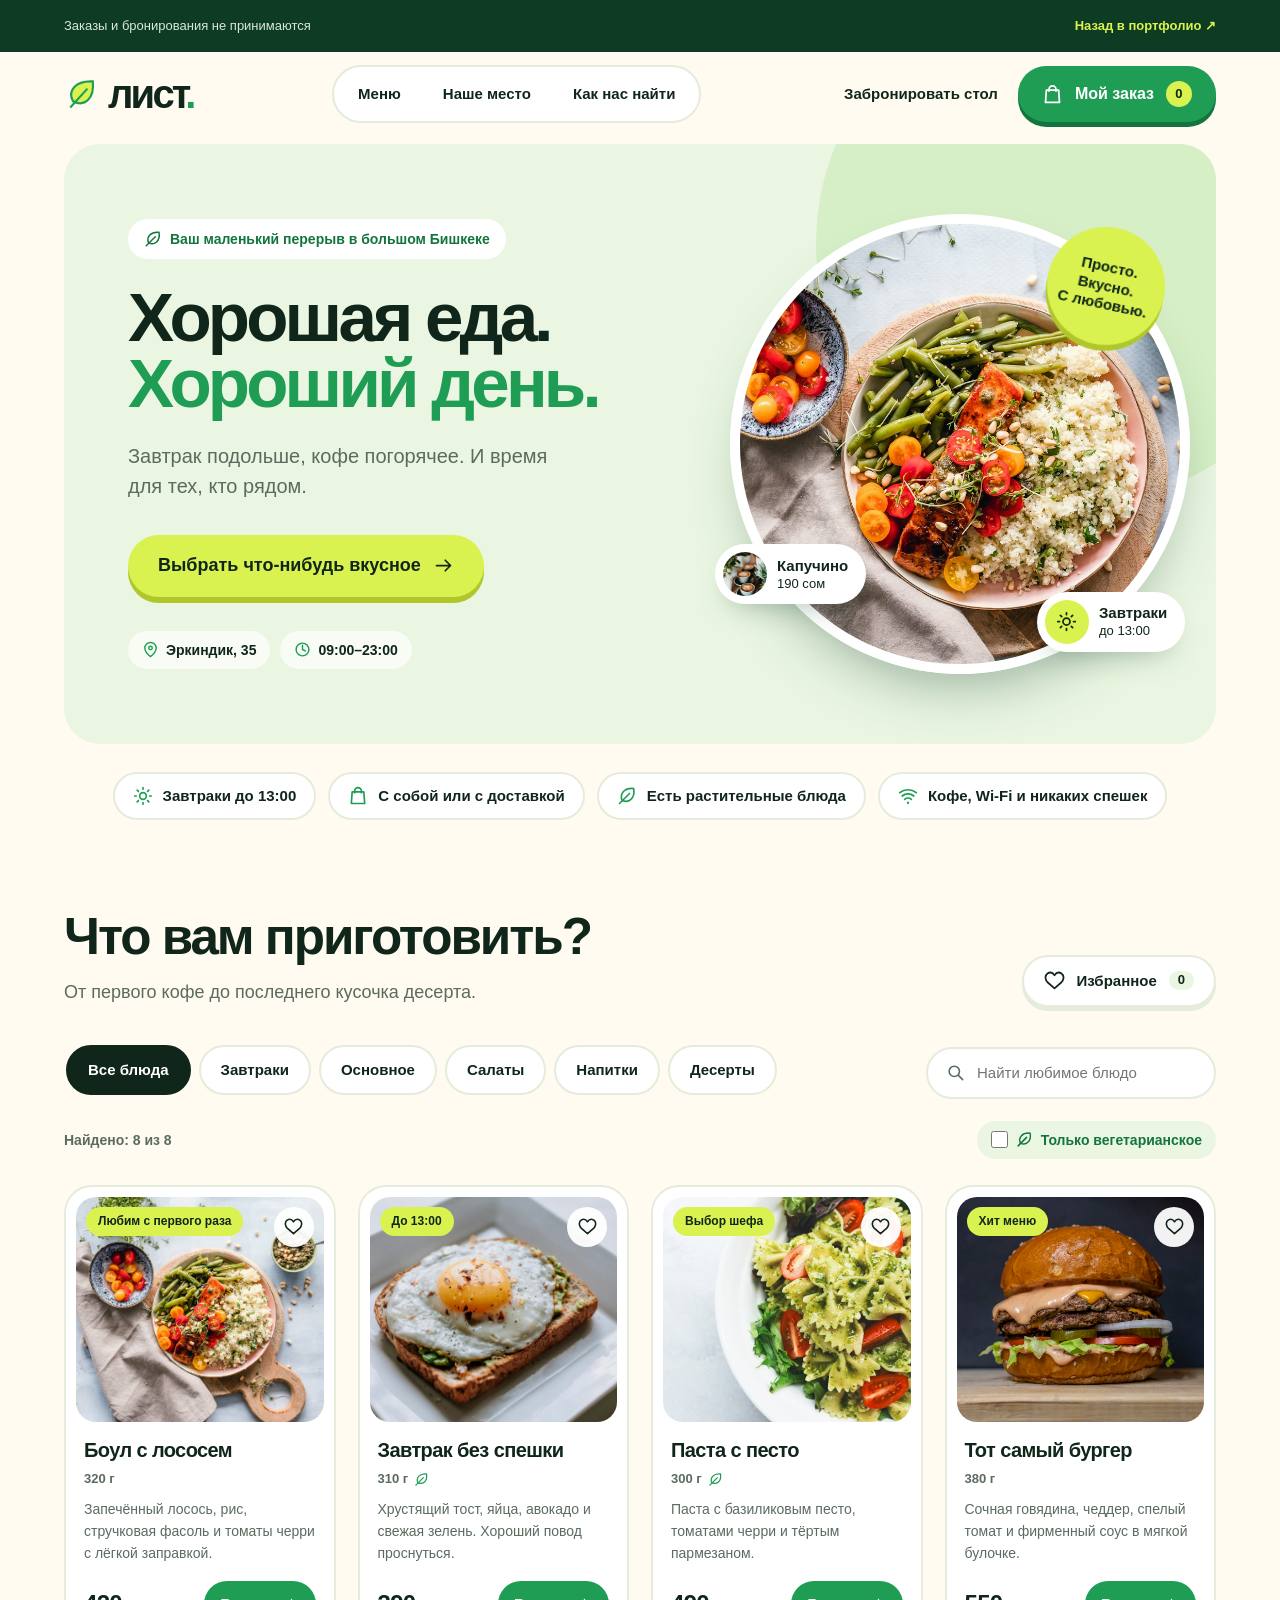
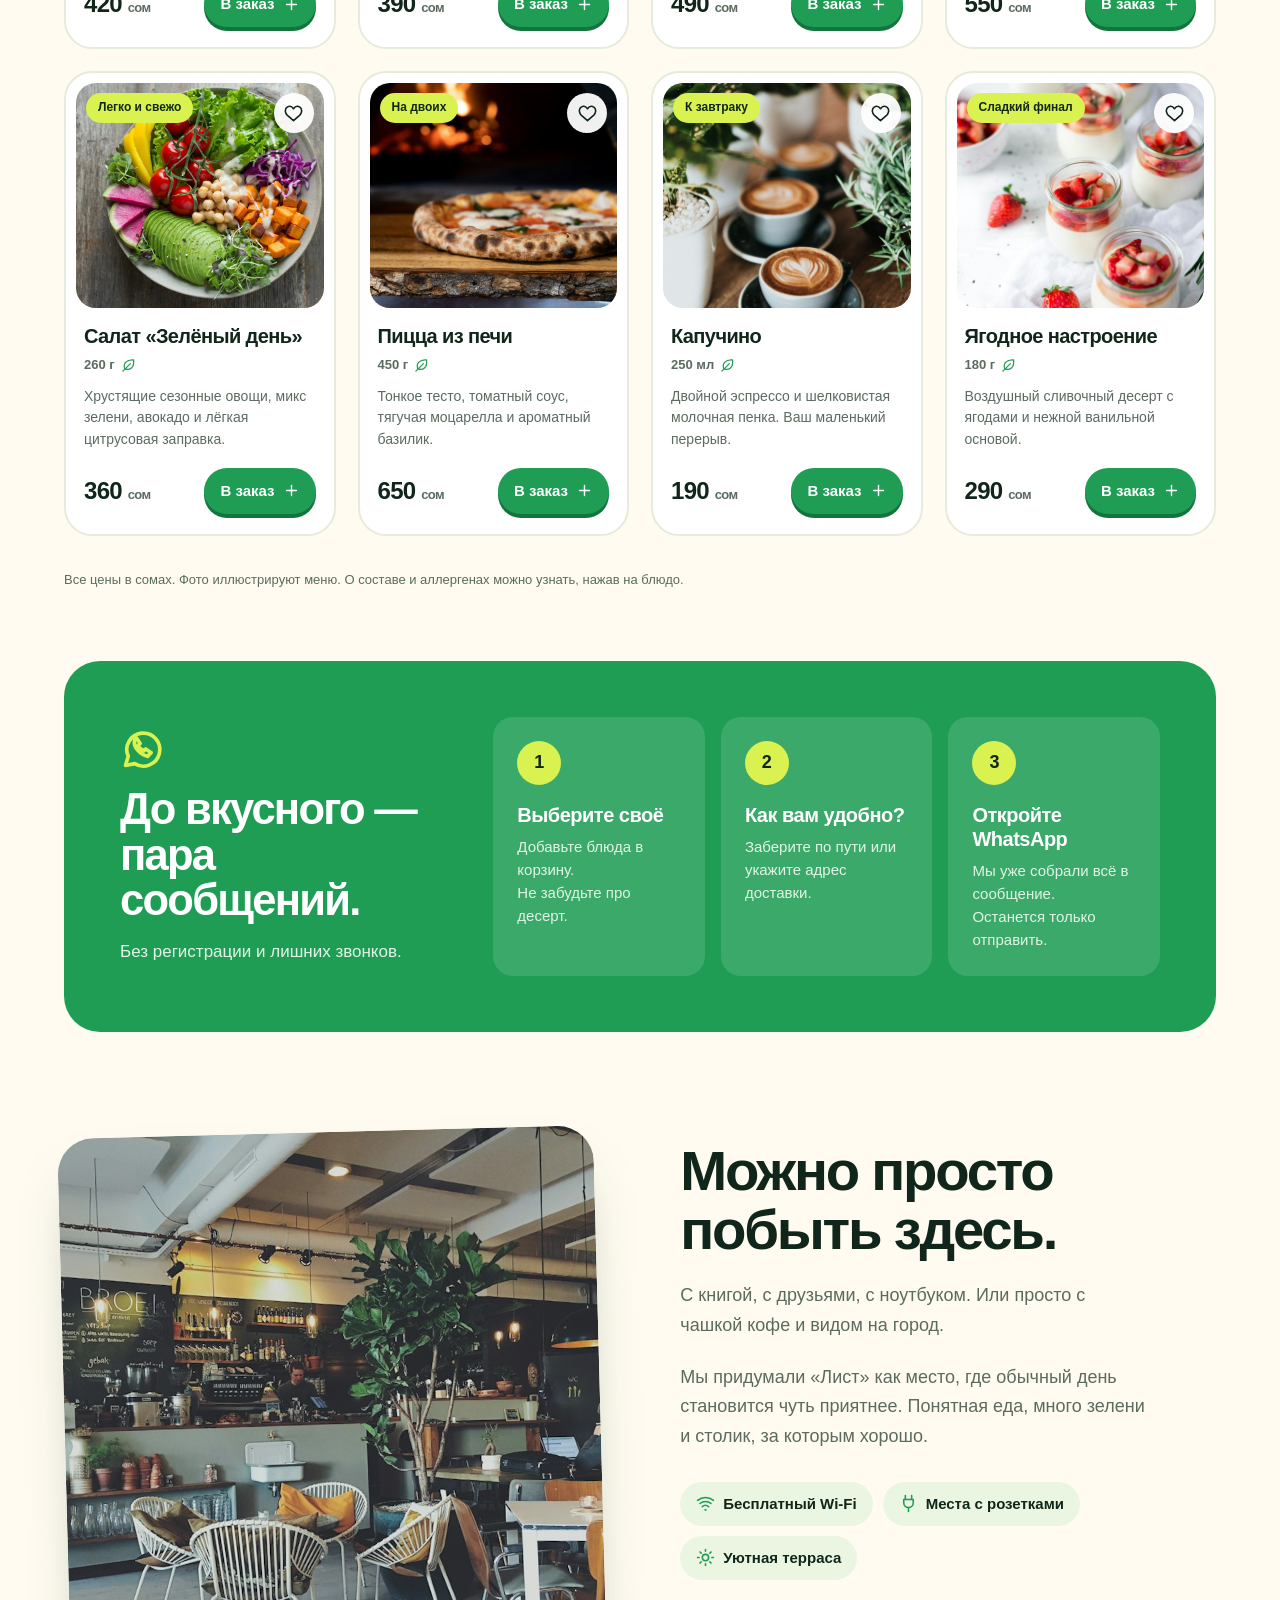
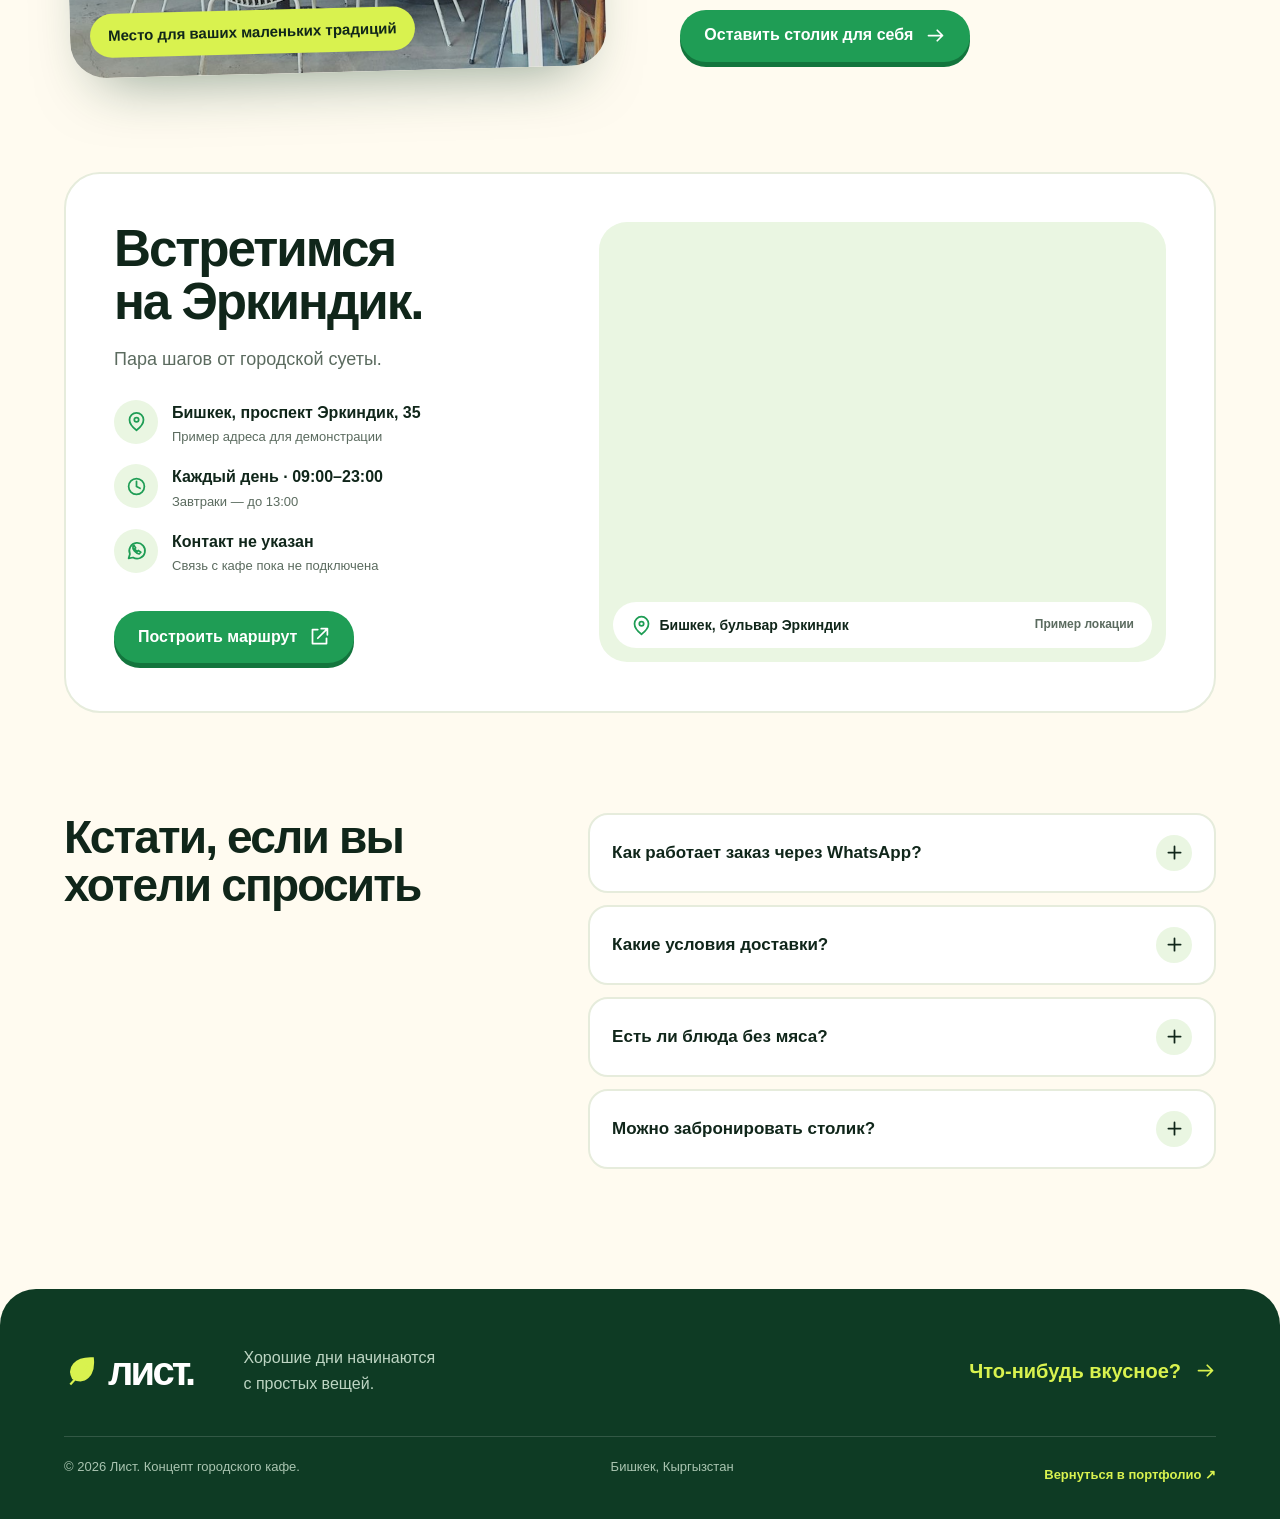
==== commit 758524a7: "Редизайн портфолио v5 и кафе «Лист»; WhatsApp в контактах" ====
--- a/cafe/index.html
+++ b/cafe/index.html
@@ -2,11 +2,11 @@
 <html lang="ru">
 <head>
   <meta charset="utf-8"><meta name="viewport" content="width=device-width, initial-scale=1">
-  <meta name="theme-color" content="#173e35">
+  <meta name="theme-color" content="#fffbf0">
   <meta name="description" content="Лист — концепт городского кафе в Бишкеке. Завтраки, любимые блюда, кофе и заказ через WhatsApp.">
   <title>Лист — городское кафе, Бишкек</title>
   <link rel="icon" href="assets/favicon.svg" type="image/svg+xml">
-  <link rel="stylesheet" href="styles.css">
+  <link rel="stylesheet" href="styles.css?v=2">
   <script src="config.js" defer></script><script src="app.js" defer></script>
 </head>
 <body>
@@ -20,8 +20,19 @@
   <nav class="mobile-nav" aria-label="Навигация на телефоне" hidden><a href="#menu">Меню</a><a href="#about">Наше место</a><a href="#visit">Как нас найти</a><button class="reserve-trigger">Забронировать стол</button></nav>
   <main>
     <section class="hero" id="home">
-      <div class="hero-copy"><h1>Хорошая еда.<br>Хороший день.</h1><p>Завтрак подольше, кофе погорячее.<br>И время для тех, кто рядом.</p><a class="yellow-button" href="#menu">Выбрать что-нибудь вкусное <span data-icon="arrow"></span></a><div class="hero-bottom"><span class="tiny-leaf" data-icon="leaf"></span><span>Ваш маленький перерыв<br>в большом Бишкеке</span><a href="#visit" aria-label="Перейти к расположению кафе"><span data-icon="pin"></span> Эркиндик, 35</a></div></div>
-      <div class="hero-image"><img src="assets/hero.jpg" alt="Боул с запечённым лососем, рисом и свежими овощами" fetchpriority="high"><div class="image-note"><span>Сегодня хочется</span><strong>чего-нибудь свежего.</strong><a href="#menu">Найдите своё в меню <span data-icon="arrow"></span></a></div><div class="round-note">Просто.<br>Вкусно.<br>С любовью.</div></div>
+      <div class="hero-copy">
+        <span class="hero-chip"><span data-icon="leaf"></span>Ваш маленький перерыв в большом Бишкеке</span>
+        <h1>Хорошая еда.<br><span class="hl">Хороший день.</span></h1>
+        <p>Завтрак подольше, кофе погорячее. И время для тех, кто рядом.</p>
+        <a class="yellow-button" href="#menu">Выбрать что-нибудь вкусное <span data-icon="arrow"></span></a>
+        <div class="hero-bottom"><a href="#visit" aria-label="Перейти к расположению кафе"><span data-icon="pin"></span>Эркиндик, 35</a><span><span data-icon="clock"></span>09:00–23:00</span></div>
+      </div>
+      <div class="hero-image">
+        <div class="plate"><img src="assets/hero.jpg" alt="Боул с запечённым лососем, рисом и свежими овощами" fetchpriority="high"></div>
+        <div class="round-note" aria-hidden="true">Просто.<br>Вкусно.<br>С любовью.</div>
+        <div class="float-chip chip-one" aria-hidden="true"><img src="assets/coffee.jpg" alt=""><span><b>Капучино</b>190 сом</span></div>
+        <div class="float-chip chip-two" aria-hidden="true"><span data-icon="sun"></span><span><b>Завтраки</b>до 13:00</span></div>
+      </div>
     </section>
     <div class="service-bar"><span><span data-icon="sun"></span>Завтраки до 13:00</span><span><span data-icon="bag"></span>С собой или с доставкой</span><span><span data-icon="leaf"></span>Есть растительные блюда</span><span><span data-icon="wifi"></span>Кофе, Wi-Fi и никаких спешек</span></div>
     <section class="menu-section section-wrap" id="menu">
--- a/cafe/styles.css
+++ b/cafe/styles.css
@@ -1,9 +1,387 @@
-@font-face{font-family:Manrope;src:url('assets/manrope-regular.ttf') format('truetype');font-weight:200 500;font-display:swap}@font-face{font-family:Manrope;src:url('assets/manrope-bold.ttf') format('truetype');font-weight:550 800;font-display:swap}*{box-sizing:border-box}html{scroll-behavior:smooth;scroll-padding-top:105px}body{margin:0;background:#fffef9;color:#203b32;font-family:Manrope,'Segoe UI',sans-serif;font-size:15px;line-height:1.6}body:has(dialog[open]){overflow:hidden}button,input,select,textarea{font:inherit}button,a,input,summary{-webkit-tap-highlight-color:transparent}button,a{touch-action:manipulation}a{color:inherit;text-decoration:none}button{cursor:pointer}button:disabled{opacity:.5;cursor:not-allowed}button{color:inherit}button,a,input,textarea,select,summary{outline-offset:5px}a:focus-visible,button:focus-visible,summary:focus-visible{outline:3px solid #799b35}input:focus-visible,textarea:focus-visible,select:focus-visible{outline:2px solid #47775a}::selection{background:#e7ec99;color:#173e35}input,textarea{caret-color:#173e35}::-webkit-scrollbar{width:8px;height:5px}::-webkit-scrollbar-thumb{background:#b5bdb3;border-radius:8px}::-webkit-scrollbar-track{background:#edf0e8}h1,h2,h3,p{margin:0}h1,h2,h3{line-height:1.12;letter-spacing:-.035em;text-wrap:balance}h2{font-size:clamp(32px,3.2vw,48px);font-weight:650}h3{font-size:19px;letter-spacing:-.025em}svg.icon{width:21px;height:21px;stroke:currentColor;stroke-width:1.7;fill:none;stroke-linecap:round;stroke-linejoin:round;vertical-align:middle;flex:none}[data-icon]{display:inline-flex;align-items:center;flex-shrink:0}[hidden]{display:none!important}.skip{position:fixed;top:-70px;left:10px;z-index:100;background:white;padding:15px}.skip:focus{top:10px}.demo-strip{background:#edf0e6;color:#4f5d4d;text-align:center;font-size:11px;padding:7px 15px;letter-spacing:.01em}.header{height:88px;display:flex;align-items:center;justify-content:space-between;gap:25px;padding:0 5%;background:#fffef9;position:sticky;top:0;z-index:20;border-bottom:1px solid #e6e8df}.brand{display:flex;gap:6px;align-items:center}.brand>svg{height:38px;width:38px;stroke:currentColor;stroke-width:1.8;fill:none}.brand>span{font-size:43px;letter-spacing:-.07em;line-height:1;font-weight:750}.brand-dot{color:#68833e}.desktop-nav,.header-actions{display:flex;align-items:center;gap:30px}.desktop-nav a{font-size:13px;font-weight:600}.desktop-nav a:hover{color:#67803b}.header-actions{gap:22px}.dark-button,.yellow-button,.subtle-button{border:0;display:inline-flex;gap:13px;align-items:center;justify-content:center;font-weight:650;font-size:13px;line-height:1.4;padding:15px 21px;border-radius:7px;transition:background .2s}.dark-button{background:#173e35;color:white}.dark-button:hover{background:#2b5648}.yellow-button{background:#e7ec99;color:#173e35;padding:18px 23px}.yellow-button:hover{background:#f1f5b5}.subtle-button{background:#edf0e6}.subtle-button:hover{background:#e1e7d7}.cart-count{background:#e7ec99;color:#173e35;border-radius:50%;width:23px;height:23px;display:grid;place-items:center;font-size:11px}.text-button{background:none;border:0;padding:9px 0;font-weight:600;font-size:12px}.text-button:hover{text-decoration:underline;text-underline-offset:5px}.icon-button{display:inline-flex;align-items:center;justify-content:center;width:40px;height:40px;border:0;border-radius:50%;background:#f1f3eb;flex:none}.icon-button:hover{background:#dfe7d6}.mobile-nav-toggle{display:none}.hero{display:grid;grid-template-columns:1fr 1fr;min-height:580px}.hero-copy{background:#173e35;color:#fffef9;padding:80px 9% 28px 10%;display:flex;align-items:flex-start;flex-direction:column;justify-content:center}.hero h1{font-size:clamp(44px,4.7vw,74px);font-weight:550;line-height:1.09;letter-spacing:-.04em}.hero-copy>p{color:#dde7db;margin:26px 0 32px;font-size:16px;line-height:1.8}.hero-bottom{display:flex;align-items:center;gap:10px;width:100%;margin-top:57px;font-size:11px;line-height:1.5;color:#d5e1d6}.hero-bottom .tiny-leaf svg{width:29px;height:29px}.hero-bottom>a{display:flex;gap:6px;align-items:center;margin-left:auto}.hero-image{position:relative;min-width:0;overflow:hidden}.hero-image>img{width:100%;height:100%;object-fit:cover;position:absolute;inset:0}.hero-image:after{content:'';position:absolute;inset:45% 0 0;background:linear-gradient(transparent,rgba(12,28,17,.62));pointer-events:none}.image-note{position:absolute;bottom:35px;left:40px;color:white;z-index:1}.image-note>span{font-size:13px}.image-note strong{display:block;font-size:25px;letter-spacing:-.025em;font-weight:600}.image-note a{display:flex;align-items:center;gap:14px;font-size:12px;margin-top:13px}.round-note{position:absolute;top:28px;right:28px;background:#e7ec99;color:#173e35;width:108px;height:108px;border-radius:50%;display:flex;align-items:center;justify-content:center;flex-direction:column;text-align:center;font-size:14px;font-weight:650;line-height:1.35;transform:rotate(10deg)}.service-bar{display:flex;align-items:center;justify-content:space-between;gap:20px;padding:24px 6%;background:#f0f2e9;border-bottom:1px solid #e1e5da}.service-bar>span{display:flex;align-items:center;gap:10px;font-size:12px}.service-bar svg{width:19px;height:19px}.section-wrap{padding-left:6%;padding-right:6%;max-width:1640px;margin-left:auto;margin-right:auto}.menu-section{padding-top:90px;padding-bottom:75px}.section-heading{display:flex;justify-content:space-between;align-items:center;gap:20px}.section-heading p{margin-top:15px;color:#697365;font-size:14px}.favorite-toggle{background:transparent;border:1px solid #dce1d4;white-space:nowrap;font-size:12px}.favorite-toggle[aria-pressed=true]{background:#e7ec99;border-color:#e7ec99}.favorite-toggle #favorite-count{font-size:11px}.menu-tools{display:flex;gap:22px;align-items:center;justify-content:space-between;margin-top:36px}.categories{display:flex;gap:7px;overflow-x:auto;padding:3px 1px 8px}.category{white-space:nowrap;padding:10px 18px;border:1px solid transparent;background:transparent;font-size:13px;border-radius:6px;color:#56644f}.category:hover{background:#edf0e6}.category.active{background:#173e35;color:white}.search{display:flex;align-items:center;gap:10px;background:white;border:1px solid #dce1d4;border-radius:7px;padding:9px 13px;min-width:255px}.search input{border:0;background:transparent;width:100%;min-width:0;font-size:12px;padding:3px;color:#203b32}.search input:focus{outline:0}.search:focus-within{outline:2px solid #47775a;outline-offset:3px}.search svg{width:17px}.menu-meta{display:flex;justify-content:space-between;align-items:center;margin:16px 0 24px;font-size:11px;color:#64705b}.veg-filter{display:flex;align-items:center;gap:7px;cursor:pointer}.veg-filter svg{width:16px;height:16px}.veg-filter input{accent-color:#173e35;width:15px;height:15px}.dish-grid{display:grid;grid-template-columns:repeat(4,minmax(0,1fr));gap:35px 23px}.dish-card{min-width:0}.dish-image{position:relative;aspect-ratio:1.16;background:#edf0e6;border-radius:12px;overflow:hidden}.dish-photo{display:block;border:0;background:transparent;padding:0;width:100%;height:100%}.dish-photo img{width:100%;height:100%;object-fit:cover;transition:transform .35s}.dish-photo:hover img{transform:scale(1.045)}.dish-badge{position:absolute;left:12px;top:12px;background:#fffef9eF;color:#264632;font-size:10px;padding:5px 10px;border-radius:4px;pointer-events:none}.favorite-button{position:absolute;right:11px;top:11px;background:#fffef9ef;width:33px;height:33px}.favorite-button svg{width:17px;height:17px}.favorite-button[aria-pressed=true] svg{fill:#173e35}.dish-info{padding:18px 0 0}.dish-title{background:none;padding:0;border:0;text-align:left;font-size:17px;line-height:1.4;font-weight:650;letter-spacing:-.025em}.dish-title:hover{text-decoration:underline;text-underline-offset:4px}.dish-weight{font-size:11px;color:#727b6c;margin-top:4px;display:flex;align-items:center;gap:5px}.dish-weight svg{width:13px;height:13px}.dish-description{font-size:12px;line-height:1.7;color:#687261;margin-top:10px;min-height:61px}.dish-bottom{display:flex;justify-content:space-between;align-items:center;gap:8px;margin-top:16px}.dish-price{font-size:19px;font-weight:700;font-variant-numeric:tabular-nums}.dish-price small{font-size:11px;font-weight:500}.add-button{display:flex;align-items:center;gap:8px;padding:9px 13px;border:1px solid #dce1d4;border-radius:6px;font-size:11px;font-weight:650;background:transparent}.add-button:hover{background:#e7ec99;border-color:#e7ec99}.add-button svg{width:15px;height:15px}.qty-control{display:flex;align-items:center;gap:6px}.qty-control button{width:30px;height:32px;border:0;border-radius:5px;background:#edf0e6;display:grid;place-items:center}.qty-control button:hover{background:#e7ec99}.qty-control svg{width:15px;height:15px}.qty-control span{min-width:22px;text-align:center;font-size:13px;font-variant-numeric:tabular-nums}.menu-footnote{font-size:10px;color:#6d7766;margin-top:35px}.empty-menu{text-align:center;padding:60px 15px}.empty-menu>span svg{width:42px;height:42px;margin-bottom:20px}.empty-menu p{font-size:14px;margin:16px 0 23px}.order-band{background:#eaf0dd;display:grid;grid-template-columns:1fr 2fr;gap:40px;padding-top:44px;padding-bottom:44px}.order-intro>span svg{width:28px;height:28px;margin-bottom:15px}.order-intro h2{font-size:32px}.order-intro>p{margin-top:15px;font-size:12px;color:#627252}.order-steps{display:flex;list-style:none;padding:0;margin:0;align-items:center;gap:25px;justify-content:space-between}.order-steps li{flex:1;align-self:center}.order-steps li>span{font-size:13px;background:#173e35;color:#e7ec99;border-radius:50%;width:30px;height:30px;display:grid;place-items:center;margin-bottom:20px}.order-steps h3{font-size:16px;line-height:1.5}.order-steps p{font-size:11px;color:#5e6b51;margin-top:9px;line-height:1.8}.about{padding-top:100px;padding-bottom:100px;display:grid;grid-template-columns:1fr 1fr;gap:8%;align-items:center}.about-photo{height:500px;position:relative;border-radius:12px;overflow:hidden}.about-photo img{width:100%;height:100%;object-fit:cover}.photo-caption{position:absolute;bottom:20px;left:20px;right:20px;background:#fffef9;padding:12px 15px;border-radius:5px;text-align:center;font-size:12px}.about-copy>p{font-size:14px;color:#64705b;max-width:410px;line-height:1.9;margin-top:22px}.amenities{display:flex;gap:18px;flex-wrap:wrap;margin:28px 0}.amenities>span{display:flex;align-items:center;gap:7px;font-size:10px}.amenities svg{width:17px;height:17px}.visit{background:#f0f2e9;padding-top:60px;padding-bottom:60px;display:grid;grid-template-columns:1fr 1.4fr;gap:50px;align-items:center}.visit-copy>p{font-size:13px;color:#62705a;margin:19px 0 29px}.visit address,.contact-row{font-style:normal;display:flex;align-items:flex-start;gap:13px;margin:17px 0}.visit address strong,.contact-row strong{font-size:13px;font-weight:600}.visit small{display:block;font-size:10px;color:#6a7661;margin-top:3px}.visit-copy>.dark-button{margin-top:13px}.map-container{position:relative;height:400px;background:#e1e6d6;border-radius:12px;overflow:hidden}.map-container iframe{width:100%;height:100%;border:0}.map-caption{position:absolute;bottom:15px;left:15px;right:15px;background:#fffef9;border-radius:7px;padding:14px;display:flex;align-items:center;gap:8px;font-size:12px;pointer-events:none}.map-caption>span:last-child{margin-left:auto;font-size:10px;color:#65715d}.faq{padding-top:90px;padding-bottom:90px;display:grid;grid-template-columns:.9fr 1.1fr;gap:60px}.faq h2{font-size:33px;max-width:350px}.faq-list details{border-bottom:1px solid #dde3d4;padding:20px 0}.faq-list details:first-child{padding-top:0}.faq-list summary{list-style:none;display:flex;justify-content:space-between;gap:20px;cursor:pointer;font-size:13px;font-weight:600}.faq-list summary::-webkit-details-marker{display:none}.faq-list details[open] summary svg{transform:rotate(45deg)}.faq-list details p{font-size:12px;line-height:1.9;color:#63705b;padding-top:16px}.footer{background:#173e35;color:#fffef9;padding:48px 6% 22px}.footer-top{display:flex;align-items:center;gap:50px}.footer-top p{color:#c8d8c7;font-size:13px;line-height:1.7}.footer-top>a:last-child{margin-left:auto;display:flex;align-items:center;gap:20px;font-size:17px}.footer-bottom{margin-top:40px;padding-top:20px;border-top:1px solid #3e5c4f;display:flex;justify-content:space-between;gap:15px;font-size:9px;color:#c0d1bd}.floating-cart{position:fixed;bottom:22px;left:50%;transform:translateX(-50%);z-index:22;display:flex;align-items:center;gap:18px;background:#173e35;color:white;border:1px solid #6a856c;border-radius:10px;padding:16px 22px;box-shadow:0 8px 28px #10291b30;font-size:13px;min-width:330px}.floating-cart strong{margin-left:auto;font-variant-numeric:tabular-nums}.toast{position:fixed;bottom:93px;left:50%;transform:translateX(-50%);z-index:70;padding:12px 20px;border-radius:7px;background:#e7ec99;color:#173e35;font-size:12px;box-shadow:0 5px 20px #10291b20;max-width:90vw;width:max-content}dialog{border:0;background:#fffef9;color:#203b32;padding:28px;border-radius:14px;max-height:90dvh;box-shadow:0 15px 60px #10291b35;overscroll-behavior:contain}dialog::backdrop{background:#10291b80}.dialog-heading{display:flex;justify-content:space-between;align-items:flex-start;gap:25px;margin-bottom:22px}.dialog-heading h2{font-size:30px}.dialog-heading p{font-size:12px;color:#68745f;margin-top:10px}.cart-dialog{width:min(560px,95vw)}.cart-empty{text-align:center;padding:45px 15px}.cart-empty>span svg{width:50px;height:50px;margin-bottom:25px}.cart-empty p{font-size:13px;color:#68745f;margin:15px 0 25px}.cart-item{display:flex;align-items:center;gap:14px;border-bottom:1px solid #e2e7d9;padding:16px 0}.cart-item>img{width:65px;height:65px;object-fit:cover;border-radius:7px}.cart-item-info{flex:1;min-width:0}.cart-item-info strong{display:block;font-size:13px}.cart-item-info small{font-size:11px;color:#63705b}.cart-item .qty-control{margin-top:9px}.cart-item-price{font-size:13px;font-weight:650}.remove-item{background:none;border:0;padding:7px;color:#64705b}.remove-item svg{width:17px;height:17px}.delivery-hint{font-size:11px;background:#edf1e5;border-radius:6px;padding:12px 14px;margin:18px 0}.field-row{display:grid;grid-template-columns:1fr 1fr;gap:14px}form label{display:flex;flex-direction:column;gap:6px;font-size:12px;margin:14px 0;font-weight:600}input:not([type=checkbox]),select,textarea{border:1px solid #d5ddcc;border-radius:6px;padding:11px 12px;width:100%;background:white;color:#203b32;min-height:43px}textarea{resize:vertical;max-height:180px;font-weight:400}.search input:not([type=checkbox]){min-height:0;border:0;padding:2px}.delivery-options{display:flex;border:0;padding:0;margin:24px 0 18px;gap:10px}.delivery-options legend{font-size:12px;font-weight:650;margin-bottom:10px}.delivery-options label{flex:1;position:relative;display:flex;flex-direction:row;gap:7px;padding:11px;border:1px solid #d5ddcc;margin:0;border-radius:6px;cursor:pointer;font-size:12px}.delivery-options label:has(input:checked){background:#edf1e2;border-color:#667c4e}.delivery-options input{accent-color:#173e35}.cart-totals{padding:18px 0}.cart-totals>div{display:flex;justify-content:space-between;font-size:12px;margin-bottom:10px}.cart-totals .total{font-size:19px;font-weight:700;margin-top:16px}.full-width{width:100%}form>small{display:block;font-size:10px;font-weight:400;color:#67745e;margin:12px 0 0}.form-dialog{width:min(490px,95vw)}.form-dialog>p{font-size:13px;color:#63705b}.form-dialog h2{font-size:28px}.form-dialog .demo-explanation{font-size:10px;margin-top:20px;line-height:1.7}#message-preview{white-space:pre-wrap;overflow-wrap:anywhere;background:#edf3e4;padding:19px;border-radius:8px;font-family:inherit;font-size:12px;line-height:1.8;margin:22px 0;max-height:42dvh;overflow-y:auto}.preview-actions{display:flex;justify-content:space-between;gap:10px}.preview-actions>*{font-size:11px;padding:13px}.dish-dialog{padding:0;width:min(520px,95vw)}.image-close{position:absolute;right:15px;top:15px;z-index:2}.detail-image{width:100%;height:270px;object-fit:cover;display:block}.detail-copy{padding:25px}.detail-copy h2{font-size:28px}.detail-copy>p{font-size:13px;color:#63705b;line-height:1.8;margin-top:15px}.detail-copy .allergens{font-size:11px}.detail-copy .dish-bottom{margin-top:25px}.noscript{position:fixed;bottom:0;left:0;right:0;background:#e7ec99;padding:20px;text-align:center;z-index:99}
-@media(min-width:1600px){.hero-copy{padding-left:max(10%,calc((100vw - 1440px)/2))}.hero{min-height:650px}}
-@media(max-width:1100px){.desktop-nav{gap:18px}.header-actions{gap:15px}.text-button{display:none}.hero{min-height:525px}.hero-copy{padding-top:55px;padding-left:9%;padding-right:7%}.hero h1{font-size:clamp(40px,5vw,60px)}.hero-bottom{flex-wrap:wrap;margin-top:40px;gap:8px}.hero-bottom>a{margin-left:0;flex-basis:100%;padding-top:5px}.service-bar{gap:15px;padding-left:4%;padding-right:4%}.service-bar>span{font-size:10px}.dish-grid{gap:32px 18px;grid-template-columns:repeat(3,minmax(0,1fr))}.menu-tools{flex-wrap:wrap;gap:12px}.search{min-width:260px;flex-grow:1;max-width:350px}.about{gap:6%}.about-photo{height:470px}.order-band{grid-template-columns:1fr 2.2fr;gap:25px}.order-steps{gap:15px}.order-steps h3{font-size:14px}.visit{gap:30px}.map-caption{font-size:10px}.map-caption>span:last-child{display:none}}
-@media(max-width:760px){html{scroll-padding-top:85px}.demo-strip{font-size:9px;padding:7px 13px}.header{height:74px;padding:0 5%;gap:12px}.brand>span{font-size:36px}.brand>svg{width:32px;height:32px}.desktop-nav{display:none}.header-actions{gap:10px}.header-actions .dark-button{padding:10px 13px;gap:9px;font-size:11px}.cart-label{display:none}.cart-count{width:20px;height:20px}.mobile-nav-toggle{display:flex}.mobile-nav{position:fixed;top:74px;left:0;right:0;z-index:25;padding:20px 6%;background:#fffef9;box-shadow:0 15px 25px #173e3520;display:flex;flex-direction:column;gap:17px}.mobile-nav button{border:0;text-align:left;background:none;padding:0;font:inherit}.hero{grid-template-columns:1fr}.hero-copy{padding:42px 6% 27px;min-height:380px}.hero h1{font-size:clamp(43px,8.7vw,65px)}.hero-copy>p{font-size:14px;margin:21px 0 25px;line-height:1.75}.yellow-button{font-size:12px;padding:16px 19px}.hero-bottom{margin-top:30px;flex-wrap:nowrap;gap:10px}.hero-bottom>a{margin-left:auto;flex-basis:auto;padding:0;font-size:10px}.hero-image{height:360px}.image-note{left:25px;bottom:25px}.image-note strong{font-size:23px}.round-note{width:90px;height:90px;font-size:12px;top:20px;right:20px}.service-bar{display:grid;grid-template-columns:1fr 1fr;gap:18px 12px;padding:22px 6%}.service-bar>span{font-size:10px;gap:8px}.service-bar svg{width:17px;height:17px}.menu-section{padding-top:55px;padding-bottom:50px}.section-heading{align-items:flex-start;gap:10px}.section-heading h2{font-size:32px}.section-heading p{font-size:12px;max-width:220px;margin-top:12px}.favorite-toggle{padding:10px;gap:7px;font-size:0}.favorite-toggle svg{width:18px;height:18px}.favorite-toggle #favorite-count{font-size:11px}.menu-tools{margin-top:24px;gap:12px}.categories{width:100%;gap:4px;margin-right:-6vw}.category{font-size:12px;padding:9px 14px}.search{width:100%;max-width:none;min-width:0}.menu-meta{font-size:10px;margin:17px 0 20px}.veg-filter{gap:4px;font-size:9px}.dish-grid{grid-template-columns:repeat(2,minmax(0,1fr));gap:30px 15px}.dish-image{aspect-ratio:1}.dish-badge{font-size:8px;left:8px;top:8px;padding:4px 6px;max-width:calc(100% - 47px);line-height:1.5}.favorite-button{width:28px;height:28px;right:7px;top:7px}.favorite-button svg{width:15px;height:15px}.dish-info{padding-top:12px}.dish-title{font-size:14px}.dish-weight{font-size:10px}.dish-description{font-size:10px;min-height:68px;line-height:1.7}.dish-bottom{gap:5px;margin-top:12px}.dish-price{font-size:16px;white-space:nowrap}.dish-price small{font-size:9px}.add-button{font-size:0;gap:0;padding:9px}.add-button svg{width:17px;height:17px}.qty-control{gap:2px}.qty-control button{width:25px;height:29px}.qty-control span{font-size:11px;min-width:18px}.menu-footnote{font-size:9px}.order-band{grid-template-columns:1fr;padding-top:35px;padding-bottom:35px;gap:28px}.order-intro{position:relative}.order-intro h2{font-size:33px}.order-intro>span{position:absolute;right:0;top:5px}.order-intro>span svg{width:42px;height:42px}.order-intro>p{font-size:11px}.order-steps{gap:13px}.order-steps li>span{margin-bottom:13px;width:26px;height:26px;font-size:11px}.order-steps h3{font-size:12px;line-height:1.4}.order-steps p{font-size:10px;margin-top:8px}.order-steps br{display:none}.about{padding-top:55px;padding-bottom:55px;grid-template-columns:1fr;gap:33px}.about-photo{height:360px}.about-copy h2{font-size:37px}.about-copy>p{font-size:13px;max-width:100%;margin-top:17px}.amenities{gap:15px 20px;margin:23px 0}.visit{grid-template-columns:1fr;padding-top:40px;padding-bottom:40px;gap:30px}.visit-copy h2{font-size:37px}.map-container{height:330px}.map-caption{font-size:11px}.map-caption>span:last-child{display:block;font-size:9px}.faq{grid-template-columns:1fr;padding-top:50px;padding-bottom:50px;gap:30px}.faq h2{font-size:31px}.faq-list summary{font-size:12px}.footer{padding-top:35px;padding-bottom:95px}.footer-top{flex-wrap:wrap;gap:23px}.footer-top p{margin-left:auto;font-size:11px}.footer-top>a:last-child{flex-basis:100%;margin:0;font-size:17px;justify-content:space-between}.footer-bottom{margin-top:26px;flex-wrap:wrap;gap:12px;font-size:9px}.footer-bottom>span:last-child{flex-basis:100%}.floating-cart{width:calc(100% - 30px);min-width:0;bottom:15px;font-size:12px;gap:12px;padding:15px 17px}.toast{bottom:87px;font-size:11px}.dialog-heading h2{font-size:26px}dialog{padding:22px;max-height:92dvh}.cart-item{gap:10px}.cart-item>img{width:55px;height:60px}.cart-item-info strong{font-size:12px}.cart-item-price{font-size:11px}.cart-item .remove-item{padding:3px}.field-row{gap:10px}form label{font-size:11px}input:not([type=checkbox]),select,textarea{font-size:16px}.search input:not([type=checkbox]){font-size:13px}.preview-actions{flex-direction:column}.detail-image{height:240px}.detail-copy{padding:22px}.detail-copy .add-button{font-size:12px;gap:7px;padding:11px 15px}}
+/* Лист v2 — свежий и весёлый. Сочный зелёный + лимонный, «пухлые» кнопки, большие скругления. */
+@font-face{font-family:Manrope;src:url('assets/manrope-regular.ttf') format('truetype');font-weight:200 500;font-display:swap}
+@font-face{font-family:Manrope;src:url('assets/manrope-bold.ttf') format('truetype');font-weight:550 800;font-display:swap}
+:root{
+  --cream:#fffbf0;--white:#fff;--ink:#10261a;--muted:#5b6b5f;--line:#e6ecdc;
+  --green:#1f9d55;--green-d:#13753d;--forest:#0e3b24;
+  --lime:#d9f24f;--lime-d:#afc72a;--mint:#eaf6e2;--tomato:#ff6f4f;
+  --r-xl:36px;--r-lg:28px;--r:20px;--r-sm:14px;
+}
+*{box-sizing:border-box}
+html{scroll-behavior:smooth;scroll-padding-top:100px}
+body{margin:0;background:var(--cream);color:var(--ink);font-family:Manrope,'Segoe UI',sans-serif;font-size:16px;line-height:1.6;-webkit-font-smoothing:antialiased;overflow-x:clip}
+body:has(dialog[open]){overflow:hidden}
+button,input,select,textarea{font:inherit}
+button,a,input,summary{-webkit-tap-highlight-color:transparent}
+button,a{touch-action:manipulation}
+a{color:inherit;text-decoration:none}
+button{cursor:pointer;color:inherit}
+button:disabled{opacity:.5;cursor:not-allowed}
+a:focus-visible,button:focus-visible,summary:focus-visible{outline:3px solid var(--green);outline-offset:4px}
+input:focus-visible,textarea:focus-visible,select:focus-visible{outline:3px solid var(--green);outline-offset:1px}
+::selection{background:var(--lime);color:var(--ink)}
+h1,h2,h3,p{margin:0}
+h1,h2,h3{line-height:1.05;letter-spacing:-.04em;text-wrap:balance;font-weight:800}
+h2{font-size:clamp(34px,4vw,56px)}
+h3{font-size:20px;letter-spacing:-.025em}
+svg.icon{width:21px;height:21px;stroke:currentColor;stroke-width:2;fill:none;stroke-linecap:round;stroke-linejoin:round;vertical-align:middle;flex:none}
+[data-icon]{display:inline-flex;align-items:center;flex-shrink:0}
+[hidden]{display:none!important}
+.skip{position:fixed;top:-70px;left:10px;z-index:100;background:#fff;padding:15px;border-radius:12px}.skip:focus{top:10px}
+
+/* Полоска «назад в портфолио» */
+.demo-strip{display:flex;align-items:center;justify-content:space-between;gap:20px;padding:8px 5%;background:var(--forest);color:#d9e8d9;font-size:13px}
+.portfolio-return{display:inline-flex;align-items:center;min-height:36px;font-weight:700;color:var(--lime);white-space:nowrap}
+.portfolio-return:hover{text-decoration:underline;text-underline-offset:4px}
+
+/* Шапка */
+.header{height:84px;display:flex;align-items:center;justify-content:space-between;gap:24px;padding:0 5%;background:#fffbf0e8;backdrop-filter:blur(12px);position:sticky;top:0;z-index:20}
+.brand{display:flex;gap:8px;align-items:center;color:var(--green)}
+.brand>svg{height:36px;width:36px;stroke:currentColor;stroke-width:2.4;fill:var(--lime)}
+.brand>span{font-size:40px;letter-spacing:-.07em;line-height:1;font-weight:800;color:var(--ink)}
+.brand-dot{color:var(--green)}
+.desktop-nav{display:flex;align-items:center;gap:6px;background:var(--white);padding:6px;border-radius:999px;border:2px solid var(--line)}
+.desktop-nav a{font-size:15px;font-weight:700;padding:9px 18px;border-radius:999px;transition:background .2s}
+.desktop-nav a:hover{background:var(--mint)}
+.header-actions{display:flex;align-items:center;gap:16px}
+
+/* Пухлые кнопки */
+.dark-button,.yellow-button,.subtle-button{border:0;display:inline-flex;gap:12px;align-items:center;justify-content:center;font-weight:800;font-size:16px;line-height:1.3;padding:15px 24px;border-radius:999px;transition:transform .12s,box-shadow .12s,background .2s;min-height:52px}
+.dark-button{background:var(--green);color:#fff;box-shadow:0 5px 0 var(--green-d)}
+.dark-button:hover{background:#23ad5e}
+.yellow-button{background:var(--lime);color:var(--ink);box-shadow:0 6px 0 var(--lime-d);padding:19px 30px;font-size:18px;min-height:62px}
+.yellow-button:hover{background:#e3f86c}
+.subtle-button{background:var(--white);color:var(--ink);border:2px solid var(--line);box-shadow:0 4px 0 var(--line)}
+.subtle-button:hover{border-color:#cfdac2}
+.dark-button:active,.yellow-button:active,.subtle-button:active,.add-button:active,.floating-cart:active{transform:translateY(4px);box-shadow:0 1px 0 transparent}
+.cart-count{background:var(--lime);color:var(--ink);border-radius:999px;min-width:26px;height:26px;padding:0 6px;display:grid;place-items:center;font-size:13px;font-weight:800}
+.text-button{background:none;border:0;padding:10px 4px;font-weight:700;font-size:15px}
+.text-button:hover{color:var(--green)}
+.icon-button{display:inline-flex;align-items:center;justify-content:center;width:44px;height:44px;border:0;border-radius:50%;background:var(--mint);flex:none;transition:background .2s}
+.icon-button:hover{background:#d8eccb}
+.mobile-nav-toggle{display:none}
+
+/* Первый экран */
+.hero{display:grid;grid-template-columns:1.05fr 1fr;gap:40px;align-items:center;margin:8px 5% 0;padding:64px 0 64px 64px;min-height:600px;background:var(--mint);border-radius:var(--r-xl);position:relative;overflow:hidden}
+.hero::before{content:"";position:absolute;width:520px;height:520px;right:-120px;top:-160px;border-radius:50%;background:#d6efc6;pointer-events:none}
+.hero-copy{position:relative;display:flex;flex-direction:column;align-items:flex-start;animation:pop-in .7s cubic-bezier(.16,1,.3,1) both}
+.hero-chip{display:inline-flex;align-items:center;gap:8px;background:var(--white);padding:9px 16px;border-radius:999px;font-size:14px;font-weight:700;color:var(--green-d);margin-bottom:26px}
+.hero-chip svg{width:18px;height:18px}
+.hero h1{font-size:clamp(48px,5.4vw,86px);line-height:.95;letter-spacing:-.055em}
+.hero h1 .hl{color:var(--green);white-space:nowrap}
+.hero-copy>p{color:var(--muted);margin:24px 0 34px;font-size:20px;line-height:1.5;max-width:440px}
+.hero-bottom{display:flex;flex-wrap:wrap;gap:10px;margin-top:34px}
+.hero-bottom>*{display:inline-flex;align-items:center;gap:7px;padding:8px 14px;border-radius:999px;background:#ffffffa6;font-size:14px;font-weight:700}
+.hero-bottom svg{width:17px;height:17px;color:var(--green)}
+.hero-image{position:relative;height:100%;min-height:440px;display:grid;place-items:center}
+.plate{position:relative;width:min(470px,90%);aspect-ratio:1;border-radius:50%;overflow:hidden;box-shadow:0 30px 60px -25px #0e3b2470;border:10px solid var(--white);animation:spin-in 1s cubic-bezier(.16,1,.3,1) both}
+.plate img{width:100%;height:100%;object-fit:cover;transform:scale(1.25)}
+.round-note{position:absolute;top:4%;right:10%;background:var(--lime);color:var(--ink);width:118px;height:118px;border-radius:50%;display:flex;align-items:center;justify-content:center;flex-direction:column;text-align:center;font-size:15px;font-weight:800;line-height:1.25;transform:rotate(12deg);box-shadow:0 6px 0 var(--lime-d)}
+.float-chip{position:absolute;display:flex;align-items:center;gap:10px;background:var(--white);border-radius:999px;padding:8px 18px 8px 8px;box-shadow:0 14px 30px -14px #0e3b2459;font-size:13px;line-height:1.25;animation:float 5s ease-in-out infinite}
+.float-chip b{display:block;font-size:15px}
+.float-chip img{width:44px;height:44px;border-radius:50%;object-fit:cover}
+.float-chip>[data-icon]{width:44px;height:44px;border-radius:50%;background:var(--lime);justify-content:center}
+.chip-one{left:2%;bottom:16%}
+.chip-two{right:6%;bottom:6%;animation-delay:-2.5s}
+@keyframes pop-in{from{opacity:0;transform:translateY(18px)}to{opacity:1;transform:none}}
+@keyframes spin-in{from{opacity:0;transform:rotate(-25deg) scale(.9)}to{opacity:1;transform:none}}
+@keyframes float{50%{transform:translateY(-8px)}}
+
+/* Лента преимуществ */
+.service-bar{display:flex;flex-wrap:wrap;justify-content:center;gap:12px;padding:28px 5% 0}
+.service-bar>span{display:flex;align-items:center;gap:10px;font-size:15px;font-weight:700;background:var(--white);border:2px solid var(--line);padding:10px 18px;border-radius:999px}
+.service-bar svg{width:20px;height:20px;color:var(--green)}
+
+/* Меню */
+.section-wrap{padding-left:5%;padding-right:5%;max-width:1640px;margin-left:auto;margin-right:auto}
+.menu-section{padding-top:90px;padding-bottom:70px}
+.section-heading{display:flex;justify-content:space-between;align-items:flex-end;gap:20px}
+.section-heading p{margin-top:14px;color:var(--muted);font-size:18px}
+.favorite-toggle{white-space:nowrap;font-size:15px;padding:12px 20px}
+.favorite-toggle[aria-pressed=true]{background:var(--tomato);border-color:var(--tomato);color:#fff;box-shadow:0 4px 0 #d9533a}
+.favorite-toggle #favorite-count{font-size:13px;background:var(--mint);color:var(--ink);border-radius:999px;padding:1px 9px}
+.menu-tools{display:flex;gap:16px;align-items:center;justify-content:space-between;margin-top:34px}
+.categories{display:flex;gap:8px;overflow-x:auto;padding:4px 2px 10px;scrollbar-width:none}
+.category{white-space:nowrap;padding:11px 20px;border:2px solid var(--line);background:var(--white);font-size:15px;font-weight:700;border-radius:999px;color:var(--ink);transition:background .2s,border-color .2s}
+.category:hover{border-color:#cfdac2}
+.category.active{background:var(--ink);border-color:var(--ink);color:#fff}
+.search{display:flex;align-items:center;gap:10px;background:var(--white);border:2px solid var(--line);border-radius:999px;padding:10px 18px;min-width:290px}
+.search input{border:0;background:transparent;width:100%;min-width:0;font-size:15px;padding:3px;color:var(--ink)}
+.search input:focus{outline:0}
+.search:focus-within{border-color:var(--green)}
+.search svg{width:19px;color:var(--muted)}
+.menu-meta{display:flex;justify-content:space-between;align-items:center;margin:16px 0 26px;font-size:14px;color:var(--muted);font-weight:600}
+.veg-filter{display:flex;align-items:center;gap:8px;cursor:pointer;padding:8px 14px;border-radius:999px;background:var(--mint);color:var(--green-d);font-weight:700}
+.veg-filter svg{width:17px;height:17px}
+.veg-filter input{accent-color:var(--green);width:17px;height:17px;margin:0}
+.dish-grid{display:grid;grid-template-columns:repeat(4,minmax(0,1fr));gap:22px}
+.dish-card{min-width:0;background:var(--white);border-radius:var(--r-lg);padding:10px 10px 20px;border:2px solid var(--line);transition:transform .3s cubic-bezier(.16,1,.3,1),box-shadow .3s}
+.dish-card:hover{transform:translateY(-5px) rotate(-.4deg);box-shadow:0 22px 40px -24px #0e3b2466}
+.dish-image{position:relative;aspect-ratio:1.1;background:var(--mint);border-radius:var(--r);overflow:hidden}
+.dish-photo{display:block;border:0;background:transparent;padding:0;width:100%;height:100%}
+.dish-photo img{width:100%;height:100%;object-fit:cover;transition:transform .5s cubic-bezier(.16,1,.3,1)}
+.dish-photo:hover img{transform:scale(1.06)}
+.dish-badge{position:absolute;left:10px;top:10px;background:var(--lime);color:var(--ink);font-size:12px;font-weight:800;padding:5px 12px;border-radius:999px;pointer-events:none;max-width:calc(100% - 64px)}
+.favorite-button{position:absolute;right:10px;top:10px;background:#fffffff0;width:40px;height:40px}
+.favorite-button svg{width:19px;height:19px}
+.favorite-button[aria-pressed=true]{color:var(--tomato)}
+.favorite-button[aria-pressed=true] svg{fill:var(--tomato)}
+.dish-info{padding:16px 8px 0}
+.dish-title{background:none;padding:0;border:0;text-align:left;font-size:20px;line-height:1.2;font-weight:800;letter-spacing:-.03em}
+.dish-title:hover{color:var(--green)}
+.dish-weight{font-size:13px;color:var(--muted);margin-top:4px;display:flex;align-items:center;gap:6px;font-weight:600}
+.dish-weight svg{width:15px;height:15px;color:var(--green)}
+.dish-description{font-size:14px;line-height:1.55;color:var(--muted);margin-top:10px;min-height:66px}
+.dish-bottom{display:flex;justify-content:space-between;align-items:center;gap:8px;margin-top:16px}
+.dish-price{font-size:24px;font-weight:800;letter-spacing:-.03em;font-variant-numeric:tabular-nums}
+.dish-price small{font-size:13px;font-weight:700;color:var(--muted)}
+.add-button{display:flex;align-items:center;gap:8px;padding:11px 16px;border:0;border-radius:999px;font-size:15px;font-weight:800;background:var(--green);color:#fff;box-shadow:0 4px 0 var(--green-d);transition:transform .12s,box-shadow .12s,background .2s;min-height:46px}
+.add-button:hover{background:#23ad5e}
+.add-button svg{width:17px;height:17px}
+.qty-control{display:flex;align-items:center;gap:6px;background:var(--mint);border-radius:999px;padding:4px}
+.qty-control button{width:38px;height:38px;border:0;border-radius:50%;background:var(--white);display:grid;place-items:center}
+.qty-control button:hover{background:var(--lime)}
+.qty-control svg{width:16px;height:16px}
+.qty-control span{min-width:22px;text-align:center;font-size:16px;font-weight:800;font-variant-numeric:tabular-nums}
+.menu-footnote{font-size:13px;color:var(--muted);margin-top:34px}
+.empty-menu{text-align:center;padding:60px 15px;background:var(--white);border-radius:var(--r-lg);border:2px dashed var(--line)}
+.empty-menu>span svg{width:44px;height:44px;margin-bottom:18px;color:var(--green)}
+.empty-menu p{font-size:16px;margin:12px 0 24px;color:var(--muted)}
+
+/* Как заказать */
+.order-band{background:var(--green);color:#fff;display:grid;grid-template-columns:1fr 2fr;gap:40px;padding:56px;border-radius:var(--r-xl);margin:0 5%;max-width:none;align-items:center}
+.order-intro>span svg{width:44px;height:44px;margin-bottom:16px;color:var(--lime)}
+.order-intro h2{font-size:clamp(32px,3.4vw,46px)}
+.order-intro>p{margin-top:14px;font-size:17px;color:#e3f5e6}
+.order-steps{display:grid;grid-template-columns:repeat(3,1fr);list-style:none;padding:0;margin:0;gap:16px}
+.order-steps li{background:#ffffff1f;border-radius:var(--r);padding:24px}
+.order-steps li>span{font-size:18px;font-weight:800;background:var(--lime);color:var(--ink);border-radius:50%;width:44px;height:44px;display:grid;place-items:center;margin-bottom:18px}
+.order-steps h3{font-size:20px;line-height:1.2}
+.order-steps p{font-size:15px;color:#e3f5e6;margin-top:8px;line-height:1.55}
+
+/* О месте */
+.about{padding-top:100px;padding-bottom:100px;display:grid;grid-template-columns:1fr 1fr;gap:7%;align-items:center}
+.about-photo{height:540px;position:relative;border-radius:var(--r-xl);overflow:hidden;transform:rotate(-1.5deg);box-shadow:0 30px 60px -30px #0e3b2480}
+.about-photo img{width:100%;height:100%;object-fit:cover}
+.photo-caption{position:absolute;bottom:20px;left:20px;background:var(--lime);padding:10px 18px;border-radius:999px;font-size:15px;font-weight:800}
+.about-copy h2{font-size:clamp(38px,4.4vw,60px)}
+.about-copy>p{font-size:18px;color:var(--muted);max-width:470px;line-height:1.65;margin-top:22px}
+.amenities{display:flex;gap:10px;flex-wrap:wrap;margin:30px 0}
+.amenities>span{display:flex;align-items:center;gap:8px;font-size:15px;font-weight:700;padding:10px 16px;border-radius:999px;background:var(--mint)}
+.amenities svg{width:19px;height:19px;color:var(--green)}
+
+/* Как найти */
+.visit{background:var(--white);border:2px solid var(--line);border-radius:var(--r-xl);margin:0 5%;padding:48px;display:grid;grid-template-columns:1fr 1.3fr;gap:48px;align-items:center;max-width:none}
+.visit-copy h2{font-size:clamp(36px,4vw,54px)}
+.visit-copy>p{font-size:18px;color:var(--muted);margin:16px 0 26px}
+.visit address,.contact-row{font-style:normal;display:flex;align-items:flex-start;gap:14px;margin:16px 0}
+.visit address>[data-icon],.contact-row>[data-icon]{width:44px;height:44px;border-radius:50%;background:var(--mint);justify-content:center;color:var(--green)}
+.visit address strong,.contact-row strong{font-size:16px;font-weight:800}
+.visit small{display:block;font-size:13px;color:var(--muted);margin-top:2px}
+.visit-copy>.dark-button{margin-top:18px}
+.map-container{position:relative;height:440px;background:var(--mint);border-radius:var(--r-lg);overflow:hidden}
+.map-container iframe{width:100%;height:100%;border:0}
+.map-caption{position:absolute;bottom:14px;left:14px;right:14px;background:var(--white);border-radius:999px;padding:12px 18px;display:flex;align-items:center;gap:8px;font-size:14px;font-weight:700;pointer-events:none}
+.map-caption svg{color:var(--green)}
+.map-caption>span:last-child{margin-left:auto;font-size:12px;color:var(--muted);font-weight:600}
+
+/* Вопросы */
+.faq{padding-top:100px;padding-bottom:100px;display:grid;grid-template-columns:.85fr 1.15fr;gap:60px}
+.faq h2{font-size:clamp(34px,3.6vw,48px);max-width:420px}
+.faq-list{display:flex;flex-direction:column;gap:12px}
+.faq-list details{background:var(--white);border:2px solid var(--line);border-radius:var(--r);padding:0 22px;transition:border-color .2s}
+.faq-list details[open]{border-color:var(--green)}
+.faq-list summary{list-style:none;display:flex;justify-content:space-between;align-items:center;gap:20px;cursor:pointer;font-size:17px;font-weight:800;padding:20px 0;min-height:44px}
+.faq-list summary::-webkit-details-marker{display:none}
+.faq-list summary [data-icon]{width:36px;height:36px;border-radius:50%;background:var(--mint);justify-content:center;flex:none}
+.faq-list summary svg{transition:transform .25s}
+.faq-list details[open] summary svg{transform:rotate(45deg)}
+.faq-list details p{font-size:15px;line-height:1.7;color:var(--muted);padding:0 0 22px}
+
+/* Подвал */
+.footer{background:var(--forest);color:#fff;padding:56px 5% 26px;margin-top:20px;border-radius:var(--r-xl) var(--r-xl) 0 0}
+.footer .brand{color:var(--lime)}.footer .brand>span{color:#fff}
+.footer-top{display:flex;align-items:center;gap:50px}
+.footer-top p{color:#bdd5c3;font-size:16px;line-height:1.6}
+.footer-top>a:last-child{margin-left:auto;display:flex;align-items:center;gap:14px;font-size:20px;font-weight:800;color:var(--lime)}
+.footer-bottom{margin-top:40px;padding-top:20px;border-top:1px solid #ffffff26;display:flex;justify-content:space-between;gap:15px;font-size:13px;color:#a9c4b0}
+
+/* Плавающая корзина */
+.floating-cart{position:fixed;bottom:22px;left:50%;transform:translateX(-50%);z-index:22;display:flex;align-items:center;gap:16px;background:var(--ink);color:#fff;border:0;border-radius:999px;padding:12px 14px 12px 22px;box-shadow:0 6px 0 #000,0 20px 40px -10px #0e3b2480;font-size:15px;font-weight:700;min-width:340px;transition:transform .12s,box-shadow .12s}
+.floating-cart:active{transform:translate(-50%,4px)}
+.floating-cart strong{margin-left:auto;font-variant-numeric:tabular-nums;background:var(--lime);color:var(--ink);padding:8px 14px;border-radius:999px}
+.toast{position:fixed;bottom:96px;left:50%;transform:translateX(-50%);z-index:70;padding:12px 22px;border-radius:999px;background:var(--lime);color:var(--ink);font-size:15px;font-weight:800;box-shadow:0 10px 30px -10px #0e3b2466;max-width:90vw;width:max-content;animation:pop-in .3s cubic-bezier(.16,1,.3,1)}
+
+/* Окна */
+dialog{border:0;background:var(--cream);color:var(--ink);padding:30px;border-radius:var(--r-lg);max-height:90dvh;box-shadow:0 30px 80px -20px #0e3b2480;overscroll-behavior:contain}
+dialog[open]{animation:pop-in .3s cubic-bezier(.16,1,.3,1)}
+dialog::backdrop{background:#0e3b2499;backdrop-filter:blur(3px)}
+.dialog-heading{display:flex;justify-content:space-between;align-items:flex-start;gap:24px;margin-bottom:22px}
+.dialog-heading h2{font-size:32px}
+.dialog-heading p{font-size:15px;color:var(--muted);margin-top:10px}
+.cart-dialog{width:min(580px,95vw)}
+.cart-empty{text-align:center;padding:40px 15px}
+.cart-empty>svg{width:56px;height:56px;margin-bottom:20px;color:var(--green)}
+.cart-empty p{font-size:16px;color:var(--muted);margin:12px 0 26px}
+.cart-item{display:flex;align-items:center;gap:14px;background:var(--white);border-radius:var(--r);padding:12px;margin-bottom:10px}
+.cart-item>img{width:68px;height:68px;object-fit:cover;border-radius:16px}
+.cart-item-info{flex:1;min-width:0}
+.cart-item-info strong{display:block;font-size:16px}
+.cart-item-info small{font-size:13px;color:var(--muted)}
+.cart-item .qty-control{margin-top:8px;width:fit-content}
+.cart-item .qty-control button{width:32px;height:32px}
+.cart-item-price{font-size:16px;font-weight:800}
+.remove-item{background:none;border:0;padding:10px;color:var(--muted);border-radius:50%}
+.remove-item:hover{background:var(--mint);color:var(--tomato)}
+.remove-item svg{width:18px;height:18px}
+.delivery-hint{font-size:14px;font-weight:700;background:var(--lime);border-radius:999px;padding:10px 18px;margin:16px 0}
+.field-row{display:grid;grid-template-columns:1fr 1fr;gap:14px}
+form label{display:flex;flex-direction:column;gap:6px;font-size:14px;margin:14px 0;font-weight:700}
+input:not([type=checkbox]),select,textarea{border:2px solid var(--line);border-radius:var(--r-sm);padding:11px 14px;width:100%;background:var(--white);color:var(--ink);min-height:48px}
+input:not([type=checkbox]):focus,select:focus,textarea:focus{border-color:var(--green)}
+textarea{resize:vertical;max-height:180px;font-weight:400}
+.search input:not([type=checkbox]){min-height:0;border:0;padding:2px;background:transparent}
+.delivery-options{display:flex;border:0;padding:0;margin:24px 0 18px;gap:10px}
+.delivery-options legend{font-size:15px;font-weight:800;margin-bottom:10px}
+.delivery-options label{flex:1;position:relative;display:flex;flex-direction:row;align-items:center;gap:8px;padding:13px 16px;border:2px solid var(--line);margin:0;border-radius:999px;cursor:pointer;font-size:15px;background:var(--white)}
+.delivery-options label:has(input:checked){background:var(--mint);border-color:var(--green)}
+.delivery-options input{accent-color:var(--green);min-height:0;width:auto}
+.cart-totals{padding:18px 0}
+.cart-totals>div{display:flex;justify-content:space-between;font-size:15px;margin-bottom:10px}
+.cart-totals .total{font-size:24px;font-weight:800;margin-top:16px;letter-spacing:-.03em}
+.full-width{width:100%}
+form>small{display:block;font-size:13px;font-weight:500;color:var(--muted);margin:14px 0 0;text-align:center}
+.form-dialog{width:min(500px,95vw)}
+.form-dialog>p{font-size:16px;color:var(--muted)}
+.form-dialog h2{font-size:32px}
+.form-dialog .demo-explanation{font-size:13px;margin-top:20px;line-height:1.6}
+#message-preview{white-space:pre-wrap;overflow-wrap:anywhere;background:var(--white);border:2px solid var(--line);padding:20px;border-radius:var(--r);font-family:inherit;font-size:14px;line-height:1.7;margin:22px 0;max-height:42dvh;overflow-y:auto}
+.preview-actions{display:flex;justify-content:space-between;gap:12px}
+.preview-actions>*{flex:1;font-size:15px}
+.dish-dialog{padding:0;width:min(540px,95vw);overflow:hidden auto}
+.image-close{position:absolute;right:16px;top:16px;z-index:2;background:var(--white)}
+.detail-image{width:100%;height:300px;object-fit:cover;display:block}
+.detail-copy{padding:28px}
+.detail-copy h2{font-size:34px}
+.detail-copy>p{font-size:16px;color:var(--muted);line-height:1.65;margin-top:14px}
+.detail-copy .allergens{font-size:14px;background:var(--mint);padding:14px 16px;border-radius:var(--r-sm)}
+.detail-copy .dish-bottom{margin-top:24px}
+.noscript{position:fixed;bottom:0;left:0;right:0;background:var(--lime);padding:20px;text-align:center;z-index:99;font-weight:700}
+
+/* Планшет */
+@media(max-width:1100px){
+  .desktop-nav a{padding:9px 12px;font-size:14px}
+  .text-button{display:none}
+  .hero{padding:48px 0 48px 44px;min-height:520px}
+  .dish-grid{grid-template-columns:repeat(3,minmax(0,1fr))}
+  .menu-tools{flex-wrap:wrap}
+  .search{flex-grow:1;max-width:380px}
+  .order-band{grid-template-columns:1fr;padding:44px}
+  .about{gap:5%}
+  .about-photo{height:470px}
+  .visit{gap:30px;padding:36px}
+}
+/* Телефон */
+@media(max-width:760px){
+  html{scroll-padding-top:84px}
+  body{font-size:15px}
+  .demo-strip{flex-wrap:wrap;gap:0 16px;padding:6px 5%;font-size:12px}
+  .header{height:72px;padding:0 4%;gap:10px}
+  .brand>span{font-size:34px}
+  .brand>svg{width:30px;height:30px}
+  .desktop-nav{display:none}
+  .header-actions{gap:8px}
+  .header-actions .dark-button{padding:9px 12px 9px 14px;min-height:46px;gap:8px}
+  .cart-label{display:none}
+  .mobile-nav-toggle{display:flex}
+  .mobile-nav{position:fixed;top:72px;left:12px;right:12px;z-index:25;padding:14px;background:var(--white);border-radius:var(--r-lg);box-shadow:0 20px 40px -10px #0e3b2440;display:flex;flex-direction:column;gap:4px}
+  .mobile-nav a,.mobile-nav button{font-size:18px;font-weight:800;padding:14px 16px;border-radius:var(--r-sm);border:0;text-align:left;background:none;font-family:inherit}
+  .mobile-nav a:hover,.mobile-nav button:hover{background:var(--mint)}
+  .hero{grid-template-columns:1fr;margin:4px 3% 0;padding:34px 22px 10px;gap:0;border-radius:28px;min-height:0}
+  .hero::before{width:320px;height:320px;right:-140px;top:auto;bottom:-60px}
+  .hero-chip{font-size:12px;margin-bottom:18px}
+  .hero h1{font-size:clamp(44px,12.5vw,64px)}
+  .hero-copy>p{font-size:17px;margin:18px 0 26px}
+  .yellow-button{width:100%;font-size:17px;padding:17px 22px}
+  .hero-bottom{margin-top:22px}
+  .hero-image{min-height:0;padding:36px 0 24px}
+  .plate{width:min(300px,80%);border-width:7px}
+  .round-note{width:92px;height:92px;font-size:12px;top:16px;right:2%}
+  .float-chip{font-size:12px;padding:6px 14px 6px 6px}
+  .float-chip b{font-size:13px}
+  .float-chip img,.float-chip>[data-icon]{width:36px;height:36px}
+  .chip-one{left:0;bottom:22%}
+  .chip-two{right:0;bottom:6%}
+  .service-bar{justify-content:flex-start;flex-wrap:nowrap;overflow-x:auto;padding:20px 4% 4px;scrollbar-width:none}
+  .service-bar>span{white-space:nowrap;font-size:14px;padding:9px 14px}
+  .section-wrap{padding-left:4%;padding-right:4%}
+  .menu-section{padding-top:56px;padding-bottom:50px}
+  .section-heading{align-items:flex-start;gap:10px}
+  .section-heading h2{font-size:34px}
+  .section-heading p{font-size:15px}
+  .favorite-toggle{padding:10px 14px;font-size:0;gap:6px;min-height:46px}
+  .favorite-toggle svg{width:19px;height:19px}
+  .menu-tools{flex-direction:column;align-items:stretch;margin-top:22px;gap:12px}
+  .categories{gap:6px;margin-right:-4vw;padding-right:4vw}
+  .category{font-size:14px;padding:10px 16px}
+  .search{width:100%;max-width:none;min-width:0}
+  .menu-meta{font-size:13px;margin:12px 0 18px;gap:10px}
+  .veg-filter{font-size:13px;padding:7px 12px}
+  .dish-grid{grid-template-columns:repeat(2,minmax(0,1fr));gap:12px}
+  .dish-card{padding:6px 6px 14px;border-radius:22px}
+  .dish-image{aspect-ratio:1;border-radius:16px}
+  .dish-badge{font-size:10px;left:6px;top:6px;padding:4px 8px;max-width:calc(100% - 48px);line-height:1.4}
+  .favorite-button{width:34px;height:34px;right:6px;top:6px}
+  .favorite-button svg{width:16px;height:16px}
+  .dish-info{padding:12px 4px 0}
+  .dish-title{font-size:16px}
+  .dish-weight{font-size:12px}
+  .dish-description{font-size:12.5px;min-height:76px;line-height:1.5}
+  .dish-bottom{gap:4px;margin-top:12px}
+  .dish-price{font-size:19px;white-space:nowrap}
+  .dish-price small{font-size:11px}
+  .add-button{font-size:0;gap:0;padding:0;width:44px;height:44px;min-height:44px;justify-content:center}
+  .add-button svg{width:20px;height:20px}
+  .qty-control{gap:2px;padding:3px}
+  .qty-control button{width:30px;height:32px}
+  .qty-control span{font-size:14px;min-width:18px}
+  .menu-footnote{font-size:12px}
+  .order-band{margin:0 3%;padding:32px 22px;gap:24px;border-radius:28px}
+  .order-steps{grid-template-columns:1fr;gap:10px}
+  .order-steps li{display:flex;gap:14px;align-items:flex-start;padding:18px}
+  .order-steps li>span{margin:0;flex:none;width:38px;height:38px;font-size:16px}
+  .order-steps h3{font-size:17px}
+  .order-steps p{font-size:14px;margin-top:4px}
+  .order-steps br{display:none}
+  .about{padding-top:60px;padding-bottom:60px;grid-template-columns:1fr;gap:34px}
+  .about-photo{height:340px;border-radius:28px}
+  .about-copy>p{font-size:16px}
+  .amenities>span{font-size:13px;padding:8px 13px}
+  .visit{grid-template-columns:1fr;margin:0 3%;padding:28px 20px;gap:26px;border-radius:28px}
+  .visit-copy>p{font-size:16px}
+  .map-container{height:320px;border-radius:22px}
+  .map-caption{font-size:12px;border-radius:16px}
+  .faq{grid-template-columns:1fr;padding-top:60px;padding-bottom:60px;gap:24px}
+  .faq-list summary{font-size:15px;padding:16px 0}
+  .faq-list details{padding:0 16px}
+  .footer{padding:40px 5% 100px;border-radius:28px 28px 0 0}
+  .footer-top{flex-wrap:wrap;gap:20px}
+  .footer-top p{font-size:14px}
+  .footer-top>a:last-child{flex-basis:100%;margin:0;justify-content:space-between}
+  .footer-bottom{margin-top:26px;flex-wrap:wrap;gap:10px;font-size:12px}
+  .floating-cart{width:calc(100% - 24px);min-width:0;bottom:14px;font-size:14px;gap:10px;padding:10px 10px 10px 18px}
+  .toast{bottom:86px;font-size:14px}
+  .dialog-heading h2{font-size:27px}
+  dialog{padding:22px;max-height:92dvh;border-radius:24px}
+  .cart-item{gap:10px;padding:10px}
+  .cart-item>img{width:56px;height:56px;border-radius:12px}
+  .cart-item-info strong{font-size:14px}
+  .cart-item-price{font-size:14px}
+  .field-row{gap:10px}
+  input:not([type=checkbox]),select,textarea{font-size:16px}
+  .preview-actions{flex-direction:column}
+  .detail-image{height:240px}
+  .detail-copy{padding:22px}
+  .detail-copy h2{font-size:28px}
+}
 @media(prefers-reduced-motion:reduce){html{scroll-behavior:auto}*,*:before,*:after{transition:none!important;animation:none!important}}
-
-/* Return from the independent cafe example to the developer portfolio. */
-.demo-strip{display:flex;align-items:center;justify-content:space-between;gap:20px;padding:8px 5%;font-size:12px;text-align:left}.portfolio-return{display:inline-flex;align-items:center;min-height:36px;text-decoration:underline;text-underline-offset:4px;white-space:nowrap}.portfolio-return:focus-visible{outline:3px solid #47775a;outline-offset:3px}
-@media(max-width:600px){.demo-strip{flex-wrap:wrap;gap:0 16px;padding-block:7px;font-size:11px}.portfolio-return{min-height:36px}}
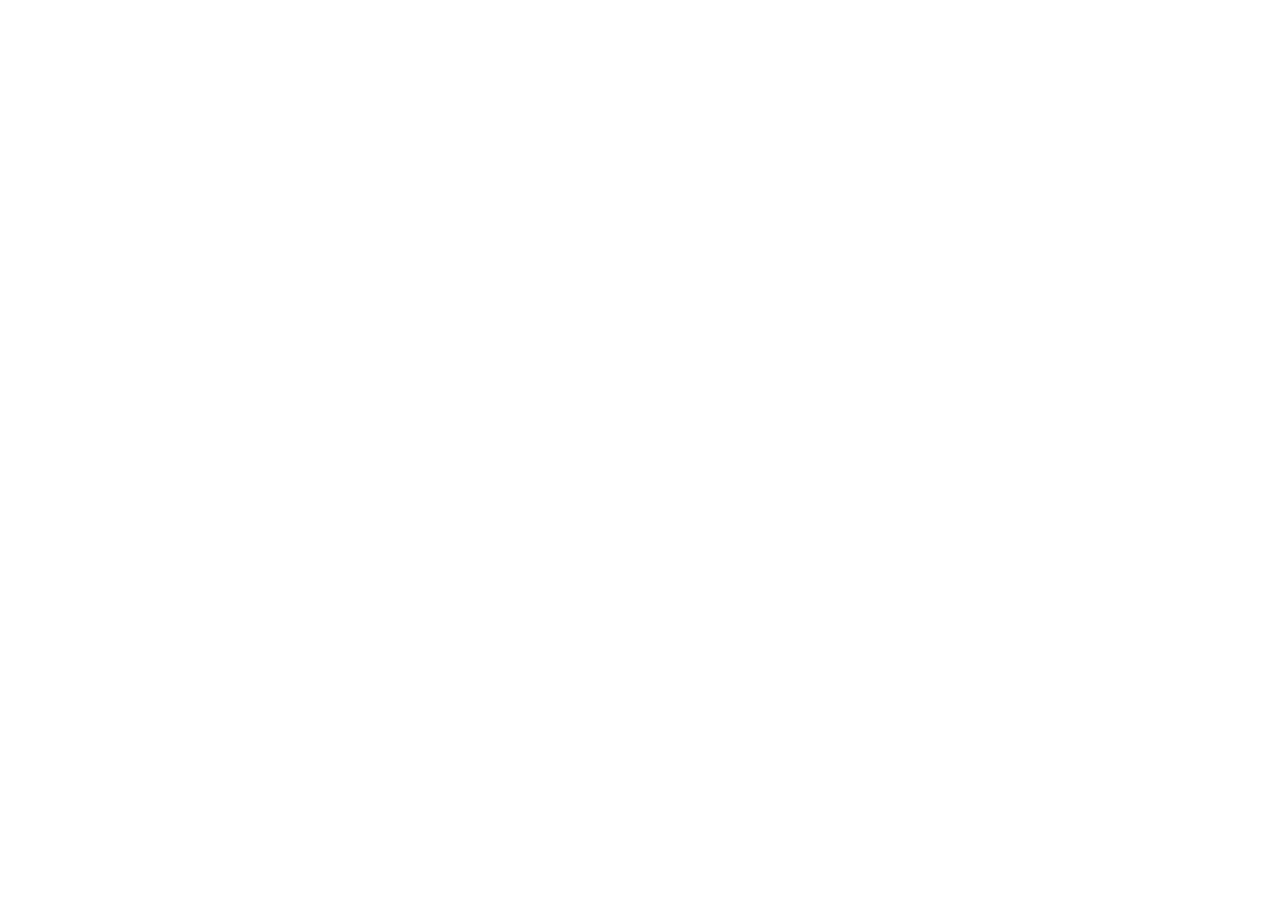
==== commit e09b846d: "Вынести кафе «Лист» в отдельный репозиторий list-cafe; оставить переадресацию" ====
--- a/cafe/index.html
+++ b/cafe/index.html
@@ -1,59 +1,9 @@
 <!doctype html>
-<html lang="ru">
-<head>
-  <meta charset="utf-8"><meta name="viewport" content="width=device-width, initial-scale=1">
-  <meta name="theme-color" content="#fffbf0">
-  <meta name="description" content="Лист — концепт городского кафе в Бишкеке. Завтраки, любимые блюда, кофе и заказ через WhatsApp.">
-  <title>Лист — городское кафе, Бишкек</title>
-  <link rel="icon" href="assets/favicon.svg" type="image/svg+xml">
-  <link rel="stylesheet" href="styles.css?v=2">
-  <script src="config.js" defer></script><script src="app.js" defer></script>
-</head>
-<body>
-  <a class="skip" href="#menu">Перейти к меню</a>
-  <div class="demo-strip"><span>Заказы и бронирования не принимаются</span><a class="portfolio-return" href="../index.html#work">Назад в портфолио ↗</a></div>
-  <header class="header">
-    <a class="brand" href="#home" aria-label="Лист, на главную"><svg viewBox="0 0 40 40" aria-hidden="true"><path d="M32 6C12 5 4 17 10 28c13 7 24-3 22-22Z"/><path d="M7 35 26 14"/></svg><span>лист<span class="brand-dot">.</span></span></a>
-    <nav class="desktop-nav" aria-label="Основная навигация"><a href="#menu">Меню</a><a href="#about">Наше место</a><a href="#visit">Как нас найти</a></nav>
-    <div class="header-actions"><button class="text-button reserve-trigger">Забронировать стол</button><button class="cart-trigger dark-button"><span data-icon="bag"></span><span class="cart-label">Мой заказ</span><span class="cart-count">0</span></button><button class="mobile-nav-toggle icon-button" aria-label="Открыть меню" aria-expanded="false"><span data-icon="menu"></span></button></div>
-  </header>
-  <nav class="mobile-nav" aria-label="Навигация на телефоне" hidden><a href="#menu">Меню</a><a href="#about">Наше место</a><a href="#visit">Как нас найти</a><button class="reserve-trigger">Забронировать стол</button></nav>
-  <main>
-    <section class="hero" id="home">
-      <div class="hero-copy">
-        <span class="hero-chip"><span data-icon="leaf"></span>Ваш маленький перерыв в большом Бишкеке</span>
-        <h1>Хорошая еда.<br><span class="hl">Хороший день.</span></h1>
-        <p>Завтрак подольше, кофе погорячее. И время для тех, кто рядом.</p>
-        <a class="yellow-button" href="#menu">Выбрать что-нибудь вкусное <span data-icon="arrow"></span></a>
-        <div class="hero-bottom"><a href="#visit" aria-label="Перейти к расположению кафе"><span data-icon="pin"></span>Эркиндик, 35</a><span><span data-icon="clock"></span>09:00–23:00</span></div>
-      </div>
-      <div class="hero-image">
-        <div class="plate"><img src="assets/hero.jpg" alt="Боул с запечённым лососем, рисом и свежими овощами" fetchpriority="high"></div>
-        <div class="round-note" aria-hidden="true">Просто.<br>Вкусно.<br>С любовью.</div>
-        <div class="float-chip chip-one" aria-hidden="true"><img src="assets/coffee.jpg" alt=""><span><b>Капучино</b>190 сом</span></div>
-        <div class="float-chip chip-two" aria-hidden="true"><span data-icon="sun"></span><span><b>Завтраки</b>до 13:00</span></div>
-      </div>
-    </section>
-    <div class="service-bar"><span><span data-icon="sun"></span>Завтраки до 13:00</span><span><span data-icon="bag"></span>С собой или с доставкой</span><span><span data-icon="leaf"></span>Есть растительные блюда</span><span><span data-icon="wifi"></span>Кофе, Wi-Fi и никаких спешек</span></div>
-    <section class="menu-section section-wrap" id="menu">
-      <div class="section-heading"><div><h2>Что вам приготовить?</h2><p>От первого кофе до последнего кусочка десерта.</p></div><button class="favorite-toggle subtle-button" aria-pressed="false"><span data-icon="heart"></span>Избранное <span id="favorite-count">0</span></button></div>
-      <div class="menu-tools"><div class="categories" role="group" aria-label="Категории меню"></div><label class="search"><span data-icon="search"></span><input id="search" type="search" placeholder="Найти любимое блюдо" aria-label="Поиск по названию и составу"></label></div>
-      <div class="menu-meta"><span id="results-count" aria-live="polite"></span><label class="veg-filter"><input type="checkbox" id="veg-only"><span data-icon="leaf"></span>Только вегетарианское</label></div>
-      <div class="dish-grid" id="dish-grid"></div><div class="empty-menu" hidden><span data-icon="search"></span><h3>Пока ничего не нашлось</h3><p>Попробуйте другое название или сбросьте фильтры.</p><button class="dark-button" id="reset-filters">Показать всё меню</button></div>
-      <p class="menu-footnote">Все цены в сомах. Фото иллюстрируют меню. О составе и аллергенах можно узнать, нажав на блюдо.</p>
-    </section>
-    <section class="order-band section-wrap"><div class="order-intro"><span data-icon="whatsapp"></span><h2>До вкусного —<br>пара сообщений.</h2><p>Без регистрации и лишних звонков.</p></div><ol class="order-steps"><li><span>1</span><div><h3>Выберите своё</h3><p>Добавьте блюда в корзину.<br>Не забудьте про десерт.</p></div></li><li><span>2</span><div><h3>Как вам удобно?</h3><p>Заберите по пути или<br>укажите адрес доставки.</p></div></li><li><span>3</span><div><h3>Откройте WhatsApp</h3><p>Мы уже собрали всё в сообщение.<br>Останется только отправить.</p></div></li></ol></section>
-    <section class="about section-wrap" id="about"><div class="about-photo"><img src="assets/interior.jpg" alt="Уютное кафе с тёплым светом, растениями и деревянными столами" loading="lazy"><span class="photo-caption">Место для ваших маленьких традиций</span></div><div class="about-copy"><h2>Можно просто<br>побыть здесь.</h2><p>С книгой, с друзьями, с ноутбуком. Или просто с чашкой кофе и видом на город.</p><p>Мы придумали «Лист» как место, где обычный день становится чуть приятнее. Понятная еда, много зелени и столик, за которым хорошо.</p><div class="amenities"><span><span data-icon="wifi"></span>Бесплатный Wi-Fi</span><span><span data-icon="plug"></span>Места с розетками</span><span><span data-icon="sun"></span>Уютная терраса</span></div><button class="dark-button reserve-trigger">Оставить столик для себя <span data-icon="arrow"></span></button></div></section>
-    <section class="visit section-wrap" id="visit"><div class="visit-copy"><h2>Встретимся<br>на Эркиндик.</h2><p>Пара шагов от городской суеты.</p><address><span data-icon="pin"></span><div><strong id="cafe-address"></strong><small>Пример адреса для демонстрации</small></div></address><div class="contact-row"><span data-icon="clock"></span><div><strong id="cafe-hours"></strong><small>Завтраки — до 13:00</small></div></div><div class="contact-row"><span data-icon="whatsapp"></span><div><strong id="cafe-phone"></strong><small>Связь с кафе пока не подключена</small></div></div><a id="route-link" class="dark-button" target="_blank" rel="noopener noreferrer">Построить маршрут <span data-icon="external"></span></a></div><div class="map-container"><iframe id="cafe-map" title="Карта: бульвар Эркиндик, Бишкек — пример расположения" loading="lazy" referrerpolicy="no-referrer-when-downgrade"></iframe><div class="map-caption"><span data-icon="pin"></span>Бишкек, бульвар Эркиндик <span>Пример локации</span></div></div></section>
-    <section class="faq section-wrap"><h2>Кстати, если вы хотели спросить</h2><div class="faq-list"><details><summary>Как работает заказ через WhatsApp?<span data-icon="plus"></span></summary><p>Выберите блюда, откройте корзину и укажите способ получения. Сайт составит сообщение с блюдами, количеством, стоимостью и вашим комментарием. В этой демонстрации можно посмотреть и скопировать заказ или открыть WhatsApp без заранее выбранного получателя.</p></details><details><summary>Какие условия доставки?<span data-icon="plus"></span></summary><p>В примере доставка стоит 150 сом, а при заказе от 1 800 сом — бесплатно. Самовывоз бесплатный. Это демонстрационные условия: реальные сроки и зону доставки подтверждает кафе.</p></details><details><summary>Есть ли блюда без мяса?<span data-icon="plus"></span></summary><p>Да! Включите фильтр «Только вегетарианское» над меню. Нажмите на блюдо, чтобы посмотреть состав и аллергены. Вегетарианские блюда могут содержать яйца и молочные продукты.</p></details><details><summary>Можно забронировать столик?<span data-icon="plus"></span></summary><p>Нажмите «Забронировать стол», выберите дату, время и количество гостей. Сайт подготовит заявку. В демонстрационной версии фактическая бронь не создаётся.</p></details></div></section>
-  </main>
-  <footer class="footer"><div class="footer-top"><a class="brand" href="#home"><svg viewBox="0 0 40 40" aria-hidden="true"><path d="M32 6C12 5 4 17 10 28c13 7 24-3 22-22Z"/><path d="M7 35 26 14"/></svg><span>лист.</span></a><p>Хорошие дни начинаются<br>с простых вещей.</p><a href="#menu">Что-нибудь вкусное? <span data-icon="arrow"></span></a></div><div class="footer-bottom"><span>© <span id="year"></span> Лист. Концепт городского кафе.</span><span>Бишкек, Кыргызстан</span><a class="portfolio-return" href="../index.html#work">Вернуться в портфолио ↗</a></div></footer>
-  <button class="floating-cart cart-trigger" hidden><span data-icon="bag"></span><span>Ваш заказ · <b id="floating-count">0</b></span><strong id="floating-total"></strong><span data-icon="arrow"></span></button>
-  <dialog id="cart-dialog" class="cart-dialog"><div class="dialog-heading"><div><h2>Ваш маленький<br>вкусный план</h2><p id="cart-subtitle"></p></div><button class="icon-button close-dialog" aria-label="Закрыть корзину"><span data-icon="close"></span></button></div><div id="cart-content"></div></dialog>
-  <dialog id="dish-dialog" class="dish-dialog"><button class="icon-button close-dialog image-close" aria-label="Закрыть описание блюда"><span data-icon="close"></span></button><div id="dish-detail"></div></dialog>
-  <dialog id="reserve-dialog" class="form-dialog"><div class="dialog-heading"><h2>Столик для вас</h2><button class="icon-button close-dialog" aria-label="Закрыть бронирование"><span data-icon="close"></span></button></div><p>Выберите время, а мы подготовим заявку.</p><form id="reserve-form"><label>Как вас зовут<input name="name" required maxlength="70" autocomplete="given-name" placeholder="Ваше имя"></label><div class="field-row"><label>Дата<input name="date" type="date" required></label><label>Время<select name="time" required></select></label></div><label>Количество гостей<select name="guests"><option>1 гость</option><option selected>2 гостя</option><option>3 гостя</option><option>4 гостя</option><option>5 гостей</option><option>6 гостей</option><option>Больше 6 гостей</option></select></label><label>Пожелания<textarea name="comment" rows="2" maxlength="500" placeholder="Например, столик у окна"></textarea></label><button class="dark-button full-width" type="submit">Подготовить заявку <span data-icon="arrow"></span></button><small>Демонстрация: фактическая бронь не создаётся.</small></form></dialog>
-  <dialog id="message-dialog" class="form-dialog"><div class="dialog-heading"><h2>Всё собрано!</h2><button class="icon-button close-dialog" aria-label="Закрыть сообщение"><span data-icon="close"></span></button></div><p>Так будет выглядеть ваше сообщение в WhatsApp.</p><pre id="message-preview"></pre><div class="preview-actions"><button class="subtle-button" id="copy-message"><span data-icon="copy"></span>Скопировать</button><a class="dark-button" id="whatsapp-link" target="_blank" rel="noopener noreferrer"><span data-icon="whatsapp"></span>Открыть WhatsApp</a></div><p class="demo-explanation">Это демонстрация. Получателя вы выбираете сами. Никакой заказ или бронь автоматически не отправляется.</p></dialog>
-  <div class="toast" role="status" aria-live="polite" hidden></div>
-  <noscript><div class="noscript">Чтобы пользоваться меню и корзиной, включите JavaScript в браузере.</div></noscript>
-</body>
-</html>
+<html lang="ru"><head><meta charset="utf-8"><meta name="viewport" content="width=device-width,initial-scale=1">
+<title>Кафе «Лист» переехало</title>
+<link rel="canonical" href="https://knifell.github.io/list-cafe/">
+<meta http-equiv="refresh" content="0; url=https://knifell.github.io/list-cafe/">
+<script>location.replace("https://knifell.github.io/list-cafe/" + location.hash);</script>
+</head><body style="font-family:system-ui,sans-serif;padding:40px">
+<p>Сайт кафе «Лист» теперь живёт по новому адресу: <a href="https://knifell.github.io/list-cafe/">knifell.github.io/list-cafe</a></p>
+</body></html>
